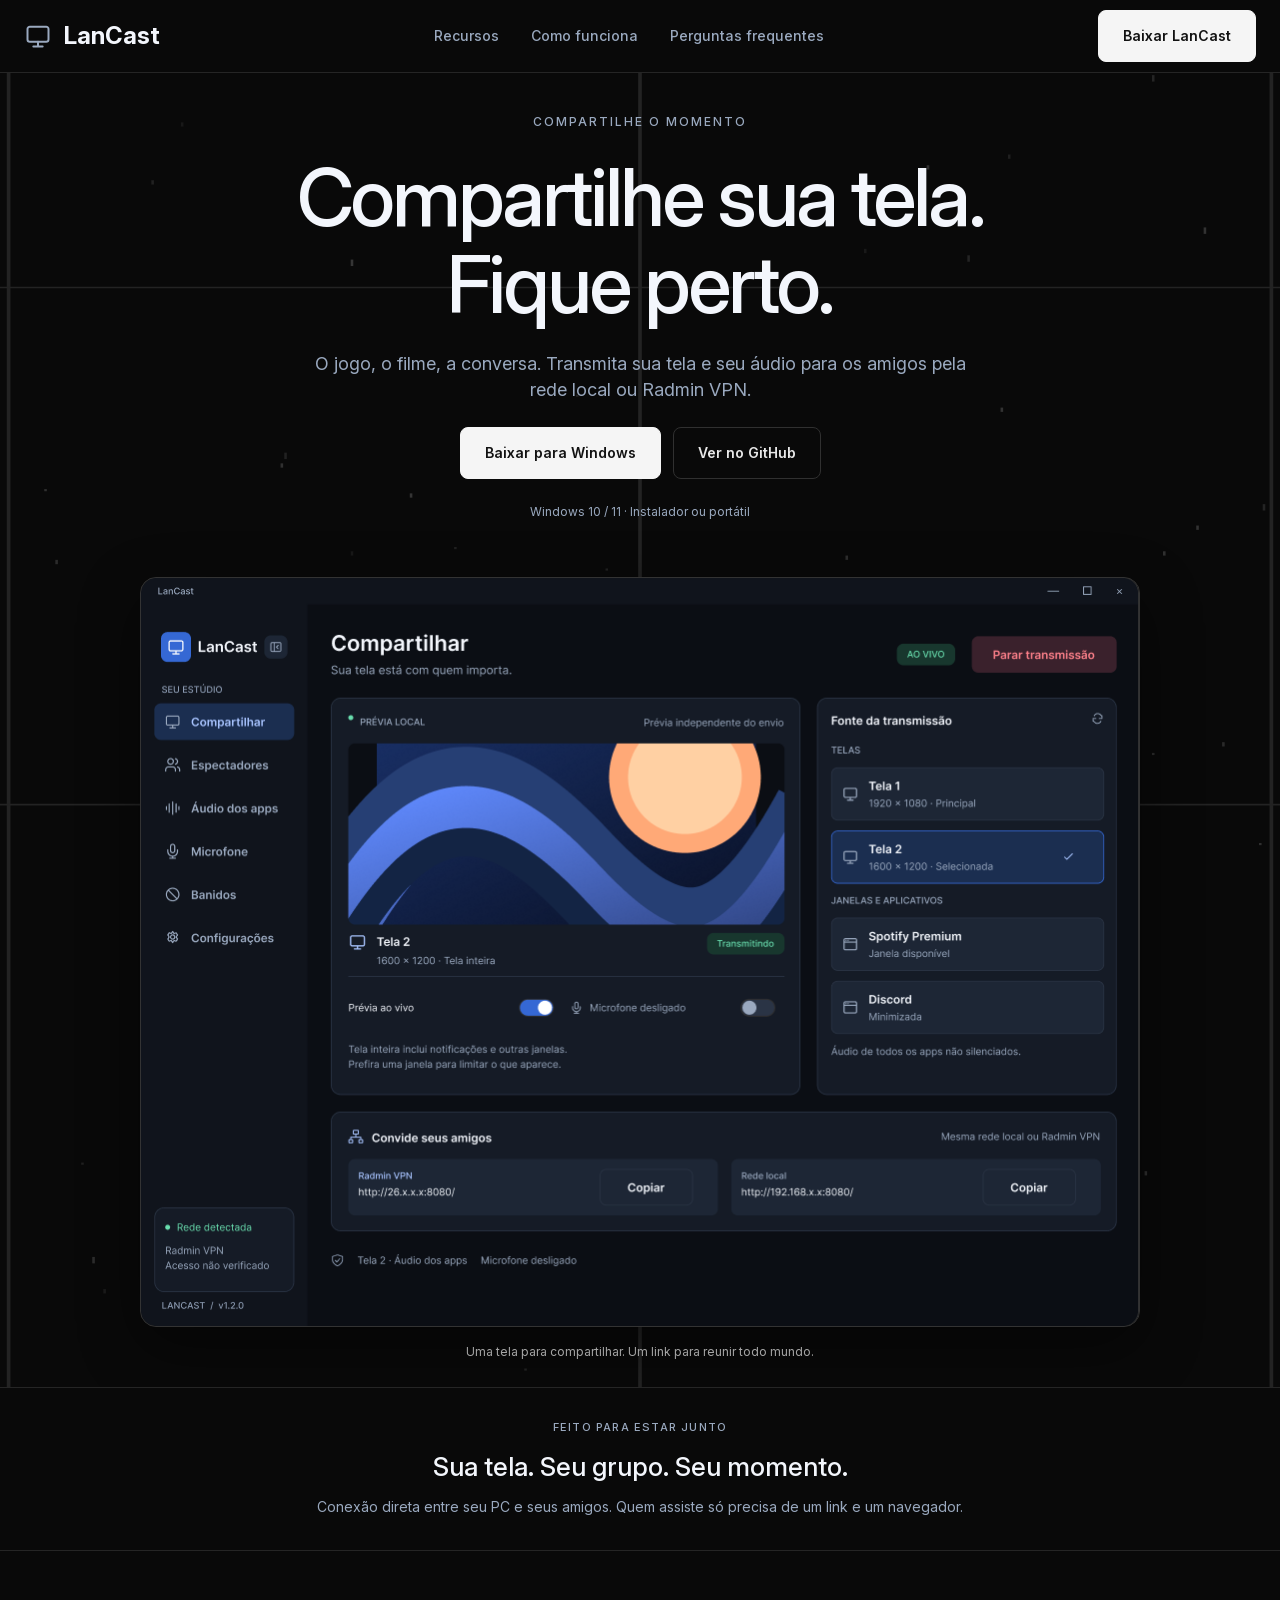
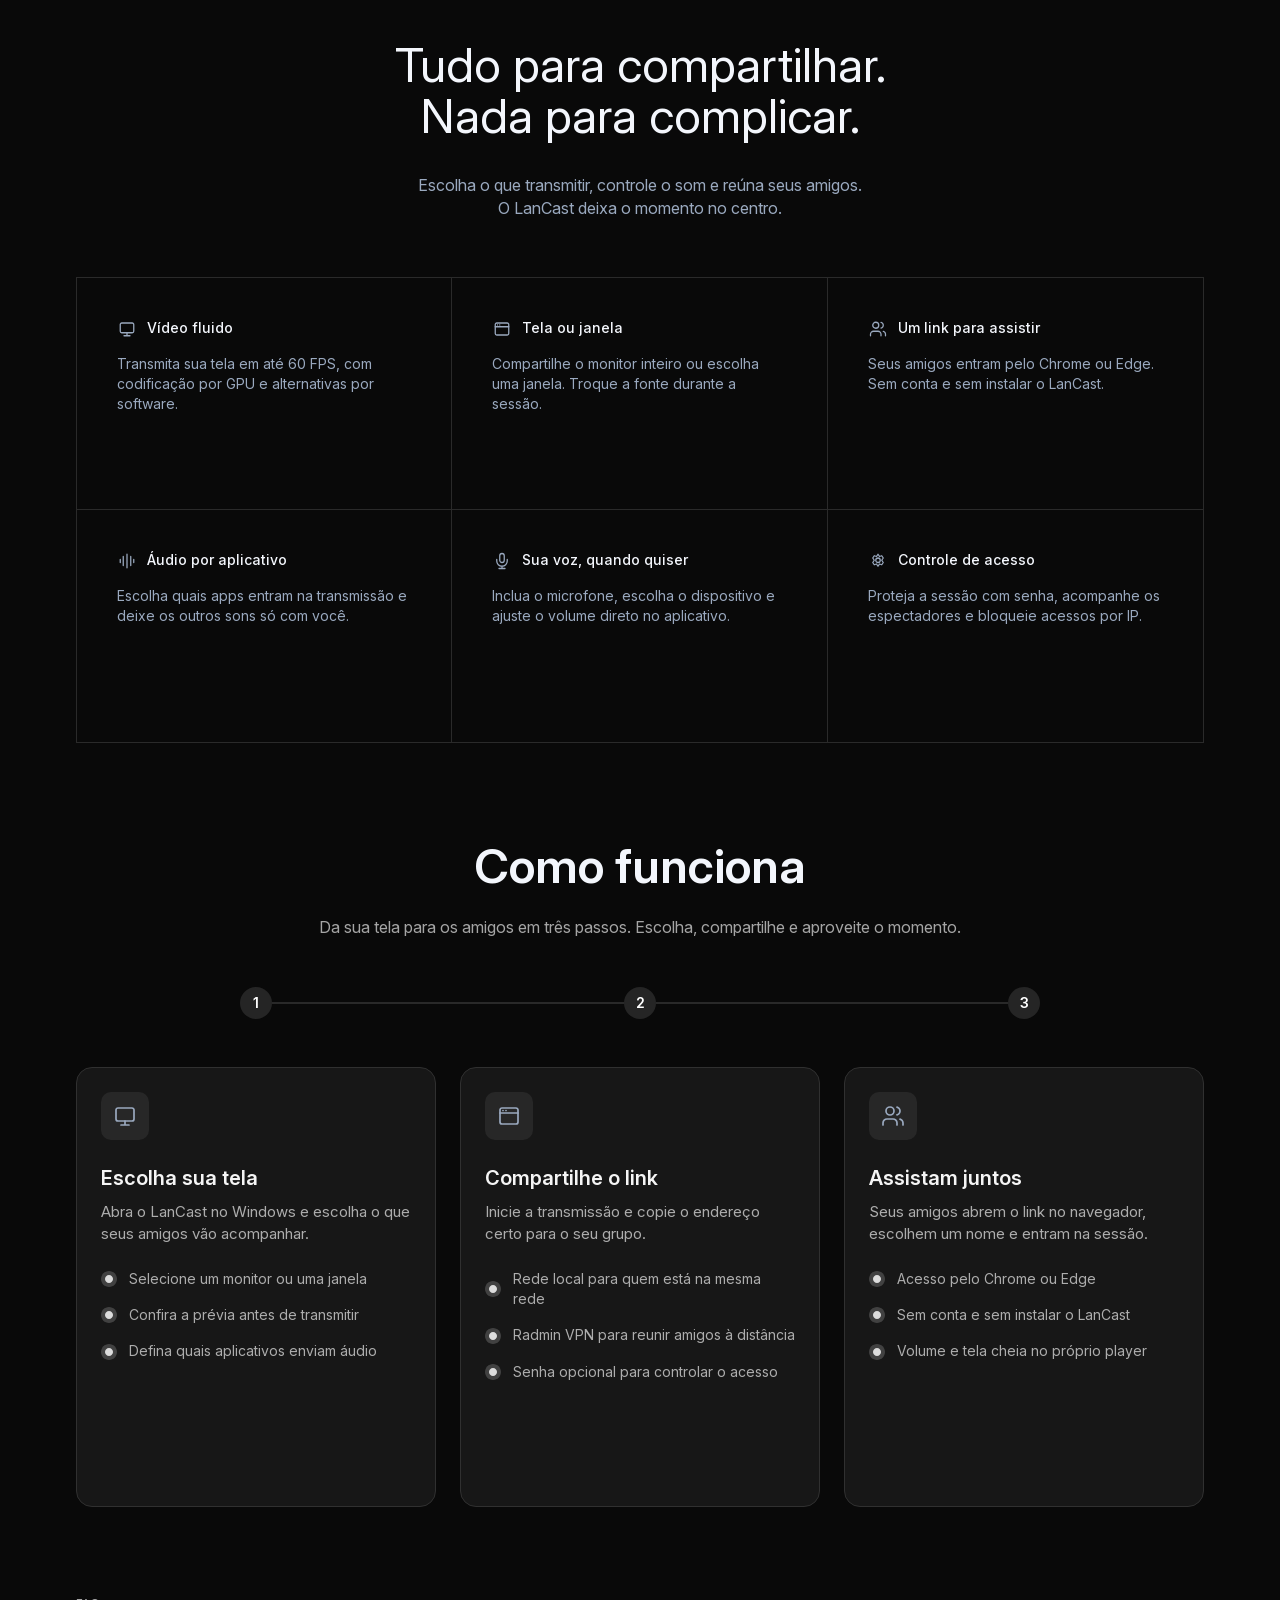
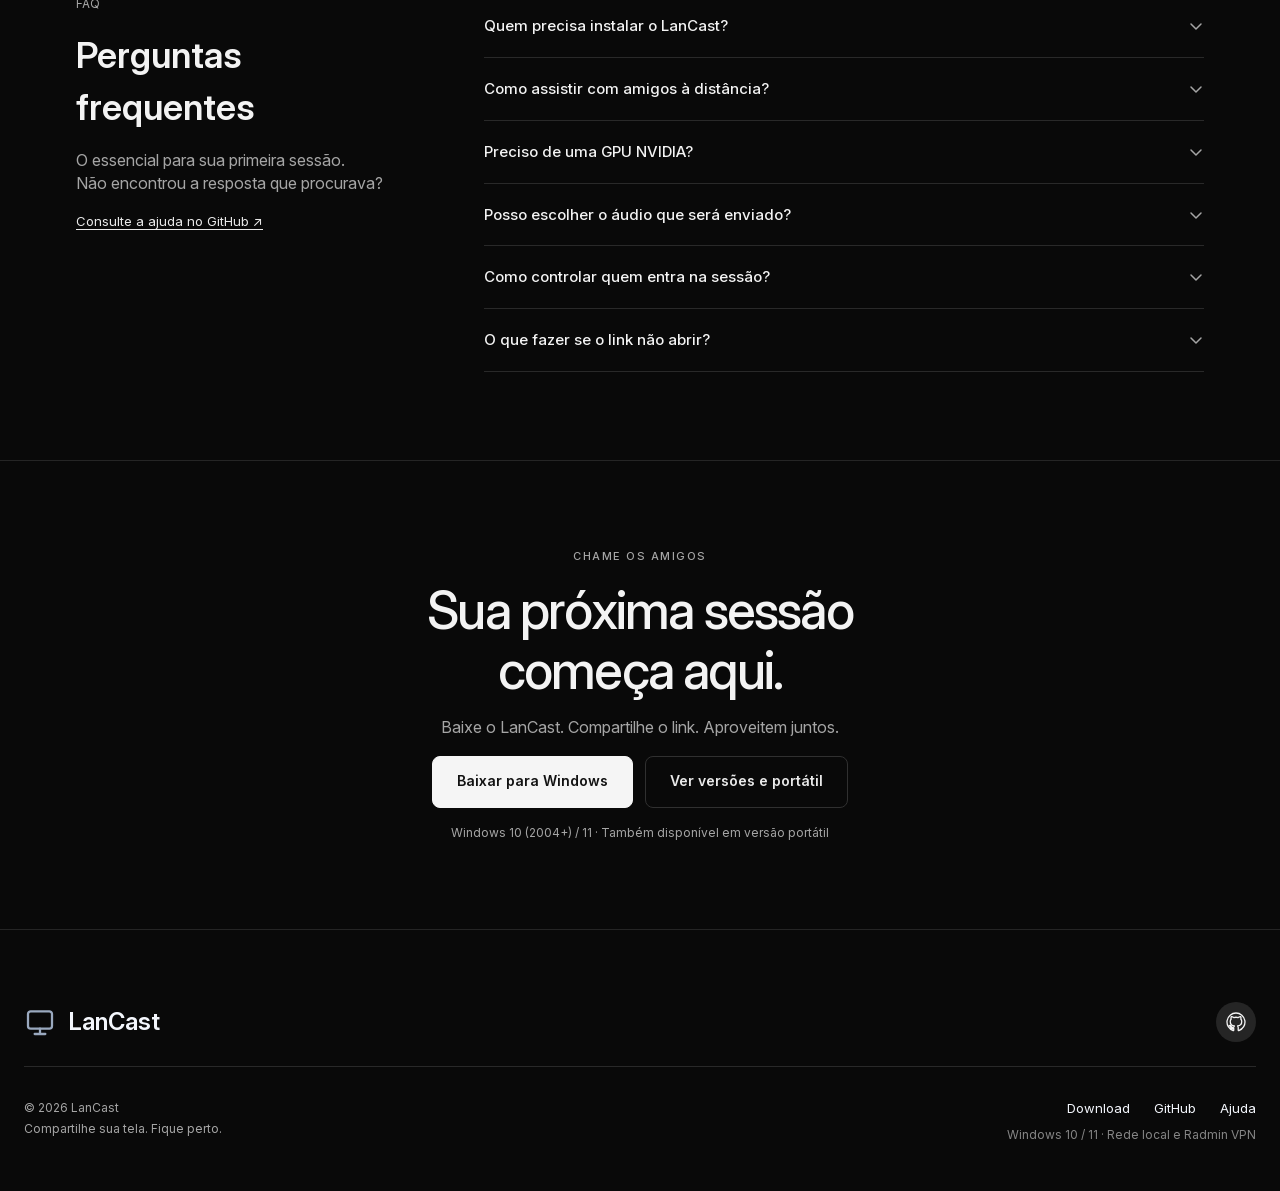
==== website/index.html @ 6123a983 "feat: add LanCast landing page" ====
<!doctype html>
<html lang="pt-BR">
<head>
  <meta charset="utf-8">
  <meta name="viewport" content="width=device-width, initial-scale=1">
  <meta name="theme-color" content="#090909">
  <meta name="description" content="Compartilhe sua tela e seu áudio com amigos pela rede local ou Radmin VPN. LanCast para Windows: quem assiste só precisa de um link e um navegador.">
  <meta property="og:type" content="website">
  <meta property="og:title" content="LanCast · Compartilhe sua tela. Fique perto.">
  <meta property="og:description" content="O jogo, o filme, a conversa. Transmita sua tela e seu áudio para os amigos pela rede local ou Radmin VPN.">
  <title>LanCast · Compartilhe sua tela. Fique perto.</title>
  <link rel="icon" href="assets/monitor.svg" type="image/svg+xml">
  <link rel="preload" href="assets/InterVariable.woff2" as="font" type="font/woff2" crossorigin>
  <link rel="stylesheet" href="styles.css">
  <script src="script.js" defer></script>
</head>
<body>
  <a class="skip-link" href="#conteudo">Pular para o conteúdo</a>
  <header class="site-header">
    <div class="header-inner">
      <a class="brand" href="#inicio" aria-label="LanCast, início">
        <span class="icon icon-brand"><img src="assets/monitor.svg" alt="" width="20" height="20"></span>
        <span>LanCast</span>
      </a>
      <nav class="desktop-nav" aria-label="Navegação principal">
        <a href="#recursos">Recursos</a>
        <a href="#como-funciona">Como funciona</a>
        <a href="#perguntas">Perguntas frequentes</a>
      </nav>
      <a class="button button-primary header-download" href="https://github.com/Guma325/LanCast/releases/latest">Baixar LanCast</a>
      <details class="mobile-menu">
        <summary>Menu</summary>
        <nav aria-label="Navegação mobile">
          <a href="#recursos">Recursos</a>
          <a href="#como-funciona">Como funciona</a>
          <a href="#perguntas">Perguntas frequentes</a>
          <a href="#download">Baixar LanCast</a>
        </nav>
      </details>
    </div>
  </header>

  <main id="conteudo">
    <section class="hero" id="inicio" aria-labelledby="hero-title">
      <picture class="hero-background" aria-hidden="true">
        <source media="(max-width: 767px)" srcset="assets/hero-grid-mobile.svg">
        <img src="assets/hero-grid.svg" alt="" width="1440" height="1407">
      </picture>
      <div class="hero-copy">
        <p class="eyebrow hero-eyebrow">Compartilhe o momento</p>
        <h1 id="hero-title">Compartilhe sua tela.<br>Fique perto.</h1>
        <p class="hero-description">O jogo, o filme, a conversa. Transmita sua tela e seu áudio para os amigos pela rede local ou Radmin VPN.</p>
        <div class="actions">
          <a class="button button-primary" href="https://github.com/Guma325/LanCast/releases/latest">Baixar para Windows</a>
          <a class="button button-secondary" href="https://github.com/Guma325/LanCast">Ver no GitHub</a>
        </div>
        <p class="small muted">Windows 10 / 11 · Instalador ou portátil</p>
      </div>
      <figure class="product-preview">
        <div class="preview-frame">
          <img src="assets/lancast-preview.png" alt="Interface do LanCast no Windows, com prévia da tela ao vivo, seleção de monitor ou janela, controles de áudio e links para compartilhar." width="1000" height="750" fetchpriority="high" decoding="async">
        </div>
        <figcaption>Uma tela para compartilhar. Um link para reunir todo mundo.</figcaption>
      </figure>
    </section>

    <section class="manifesto" aria-labelledby="manifesto-title">
      <p class="eyebrow">Feito para estar junto</p>
      <h2 id="manifesto-title">Sua tela. Seu grupo. Seu momento.</h2>
      <p>Conexão direta entre seu PC e seus amigos. Quem assiste só precisa de um link e um navegador.</p>
    </section>

    <section class="features section" id="recursos" aria-labelledby="features-title">
      <div class="section-heading">
        <h2 id="features-title">Tudo para compartilhar.<br>Nada para complicar.</h2>
        <p>Escolha o que transmitir, controle o som e reúna seus amigos.<br class="desktop-break">O LanCast deixa o momento no centro.</p>
      </div>
      <div class="feature-grid container">
        <article class="feature">
          <h3><span class="icon icon-feature"><img src="assets/monitor.svg" alt="" width="20" height="20"></span>Vídeo fluido</h3>
          <p>Transmita sua tela em até 60 FPS, com codificação por GPU e alternativas por software.</p>
        </article>
        <article class="feature">
          <h3><span class="icon icon-feature"><img src="assets/window.svg" alt="" width="20" height="20"></span>Tela ou janela</h3>
          <p>Compartilhe o monitor inteiro ou escolha uma janela. Troque a fonte durante a sessão.</p>
        </article>
        <article class="feature">
          <h3><span class="icon icon-feature"><img src="assets/users.svg" alt="" width="20" height="20"></span>Um link para assistir</h3>
          <p>Seus amigos entram pelo Chrome ou Edge. Sem conta e sem instalar o LanCast.</p>
        </article>
        <article class="feature">
          <h3><span class="icon icon-feature"><img src="assets/audio.svg" alt="" width="20" height="20"></span>Áudio por aplicativo</h3>
          <p>Escolha quais apps entram na transmissão e deixe os outros sons só com você.</p>
        </article>
        <article class="feature">
          <h3><span class="icon icon-feature"><img src="assets/mic.svg" alt="" width="20" height="20"></span>Sua voz, quando quiser</h3>
          <p>Inclua o microfone, escolha o dispositivo e ajuste o volume direto no aplicativo.</p>
        </article>
        <article class="feature">
          <h3><span class="icon icon-feature"><img src="assets/settings.svg" alt="" width="20" height="20"></span>Controle de acesso</h3>
          <p>Proteja a sessão com senha, acompanhe os espectadores e bloqueie acessos por IP.</p>
        </article>
      </div>
    </section>

    <section class="how-it-works" id="como-funciona" aria-labelledby="how-title">
      <div class="container">
        <div class="section-heading">
          <h2 id="how-title">Como funciona</h2>
          <p>Da sua tela para os amigos em três passos. Escolha, compartilhe e aproveite o momento.</p>
        </div>
        <div class="step-track" aria-hidden="true">
          <img class="step-connector" src="assets/steps.svg" alt="" width="1128" height="32">
          <span>1</span><span>2</span><span>3</span>
        </div>
        <ol class="step-cards">
          <li class="step-card">
            <div class="step-badge"><span class="step-number" aria-hidden="true">1</span><span class="icon icon-step"><img src="assets/monitor.svg" alt="" width="20" height="20"></span></div>
            <div class="step-copy"><h3>Escolha sua tela</h3><p>Abra o LanCast no Windows e escolha o que seus amigos vão acompanhar.</p></div>
            <ul class="step-list"><li>Selecione um monitor ou uma janela</li><li>Confira a prévia antes de transmitir</li><li>Defina quais aplicativos enviam áudio</li></ul>
          </li>
          <li class="step-card">
            <div class="step-badge"><span class="step-number" aria-hidden="true">2</span><span class="icon icon-step"><img src="assets/window.svg" alt="" width="20" height="20"></span></div>
            <div class="step-copy"><h3>Compartilhe o link</h3><p>Inicie a transmissão e copie o endereço certo para o seu grupo.</p></div>
            <ul class="step-list"><li>Rede local para quem está na mesma rede</li><li>Radmin VPN para reunir amigos à distância</li><li>Senha opcional para controlar o acesso</li></ul>
          </li>
          <li class="step-card">
            <div class="step-badge"><span class="step-number" aria-hidden="true">3</span><span class="icon icon-step"><img src="assets/users.svg" alt="" width="20" height="20"></span></div>
            <div class="step-copy"><h3>Assistam juntos</h3><p>Seus amigos abrem o link no navegador, escolhem um nome e entram na sessão.</p></div>
            <ul class="step-list"><li>Acesso pelo Chrome ou Edge</li><li>Sem conta e sem instalar o LanCast</li><li>Volume e tela cheia no próprio player</li></ul>
          </li>
        </ol>
      </div>
    </section>

    <section class="faq section" id="perguntas" aria-labelledby="faq-title">
      <div class="faq-layout container">
        <div class="faq-intro">
          <p class="small muted">FAQ</p>
          <h2 id="faq-title">Perguntas<br>frequentes</h2>
          <p>O essencial para sua primeira sessão.<br>Não encontrou a resposta que procurava?</p>
          <a class="help-link" href="https://github.com/Guma325/LanCast#como-usar">Consulte a ajuda no GitHub ↗</a>
        </div>
        <div class="faq-list">
          <details name="faq"><summary>Quem precisa instalar o LanCast?<img src="assets/chevron.svg" alt="" width="16" height="16"></summary><p>Só quem transmite precisa instalar ou abrir a versão portátil no Windows. Seus amigos assistem pelo Chrome ou Edge.</p></details>
          <details name="faq"><summary>Como assistir com amigos à distância?<img src="assets/chevron.svg" alt="" width="16" height="16"></summary><p>Todos precisam estar na mesma rede virtual, como a Radmin VPN. Para quem está na mesma rede local, basta usar o link de rede local.</p></details>
          <details name="faq"><summary>Preciso de uma GPU NVIDIA?<img src="assets/chevron.svg" alt="" width="16" height="16"></summary><p>Não. O LanCast também oferece codificação AMD, Intel e por software. O desempenho depende do computador e da rede.</p></details>
          <details name="faq"><summary>Posso escolher o áudio que será enviado?<img src="assets/chevron.svg" alt="" width="16" height="16"></summary><p>Sim. Controle o áudio de cada aplicativo e inclua o microfone quando quiser. Ao compartilhar uma janela, você pode restringir o áudio ao app escolhido.</p></details>
          <details name="faq"><summary>Como controlar quem entra na sessão?<img src="assets/chevron.svg" alt="" width="16" height="16"></summary><p>Use uma senha opcional, acompanhe a lista de espectadores e desconecte ou bloqueie acessos por IP.</p></details>
          <details name="faq"><summary>O que fazer se o link não abrir?<img src="assets/chevron.svg" alt="" width="16" height="16"></summary><p>Confira se todos estão na mesma rede local ou Radmin VPN e permita o LanCast no Firewall do Windows. A ajuda e o log estão nas configurações do aplicativo.</p></details>
        </div>
      </div>
    </section>

    <section class="download" id="download" aria-labelledby="download-title">
      <p class="eyebrow">Chame os amigos</p>
      <h2 id="download-title">Sua próxima sessão<br>começa aqui.</h2>
      <p>Baixe o LanCast. Compartilhe o link. Aproveitem juntos.</p>
      <div class="actions">
        <a class="button button-primary" href="https://github.com/Guma325/LanCast/releases/latest">Baixar para Windows</a>
        <a class="button button-secondary" href="https://github.com/Guma325/LanCast/releases/latest">Ver versões e portátil</a>
      </div>
      <p class="small">Windows 10 (2004+) / 11 · Também disponível em versão portátil</p>
    </section>
  </main>

  <footer class="site-footer">
    <div class="footer-inner">
      <div class="footer-top">
        <a class="brand" href="#inicio" aria-label="LanCast, voltar ao início"><span class="icon icon-footer"><img src="assets/monitor.svg" alt="" width="20" height="20"></span><span>LanCast</span></a>
        <a class="social-link" href="https://github.com/Guma325/LanCast" aria-label="Código do LanCast no GitHub"><img src="assets/github.svg" alt="" width="20" height="20"></a>
      </div>
      <div class="footer-bottom">
        <div class="footer-credits"><p>© <span data-year>2026</span> LanCast</p><p>Compartilhe sua tela. Fique perto.</p></div>
        <div class="footer-links">
          <nav aria-label="Links do projeto"><a href="https://github.com/Guma325/LanCast/releases/latest">Download</a><a href="https://github.com/Guma325/LanCast">GitHub</a><a href="https://github.com/Guma325/LanCast#como-usar">Ajuda</a></nav>
          <p>Windows 10 / 11 · Rede local e Radmin VPN</p>
        </div>
      </div>
    </div>
  </footer>
</body>
</html>
---- website/styles.css ----
@font-face {
  font-family: Inter;
  src: url("assets/InterVariable.woff2") format("woff2");
  font-style: normal;
  font-weight: 100 900;
  font-display: swap;
}

:root {
  color-scheme: dark;
  --background: #090909;
  --text: #f3f6fc;
  --muted: #9aa9bf;
  --line: #252525;
  --card: #171717;
  --card-line: #303030;
  --button: #f5f5f5;
  --button-text: #121212;
  --body-muted: #a5a5a5;
}

* { box-sizing: border-box; }
html { scroll-behavior: smooth; scroll-padding-top: 24px; }
body { margin: 0; background: var(--background); color: var(--text); font: 16px/1.45 Inter, system-ui, sans-serif; -webkit-font-smoothing: antialiased; }
h1, h2, h3, p, figure { margin: 0; }
a { color: inherit; text-decoration: none; }
button, summary { font: inherit; }
img { display: block; }
button, a, summary { -webkit-tap-highlight-color: transparent; }
a, summary { touch-action: manipulation; }
a:focus-visible, summary:focus-visible { outline: 2px solid #dcdcdc; outline-offset: 6px; border-radius: 4px; }
::selection { color: #090909; background: #dcdcdc; }
.skip-link { position: fixed; z-index: 10; left: 16px; top: 12px; padding: 12px 18px; color: #121212; background: #f5f5f5; border-radius: 8px; transform: translateY(-160%); }
.skip-link:focus { transform: translateY(0); }
.container { width: calc(100% - 48px); max-width: 1128px; margin-inline: auto; }
.small { font-size: 12px; }
.muted { color: var(--muted); }
.eyebrow { text-transform: uppercase; font-size: 11px; font-weight: 500; letter-spacing: 1.5px; color: var(--body-muted); }
.icon { display: inline-grid; place-items: center; flex: 0 0 auto; }
.icon img { flex: none; }
.icon-brand { width: 28px; height: 28px; }
.icon-brand img { transform: scale(1.4); }
.icon-footer { width: 32px; height: 32px; }
.icon-footer img { transform: scale(1.6); }
.icon-feature { width: 18px; height: 18px; }
.icon-feature img { transform: scale(.9); }
.icon-step { width: 24px; height: 24px; }
.icon-step img { transform: scale(1.2); }
.brand { display: inline-flex; align-items: center; gap: 12px; font-size: 24px; font-weight: 700; }
.button { display: inline-flex; align-items: center; justify-content: center; min-height: 52px; padding: 14px 24px; border: 1px solid var(--card-line); border-radius: 8px; font-size: 14px; font-weight: 600; white-space: nowrap; transition: background .15s, border-color .15s, transform .15s; }
.button-primary { color: var(--button-text); background: var(--button); border-color: var(--button); }
.button-secondary { color: #e8e8e8; background: var(--background); }
.button-primary:hover { background: #dcdcdc; border-color: #dcdcdc; }
.button-secondary:hover { background: #1c1c1c; border-color: #666; }
.button:active { transform: translateY(1px); }
.actions { display: flex; justify-content: center; gap: 12px; }
.site-header { border-bottom: 1px solid var(--line); }
.header-inner { width: calc(100% - 48px); max-width: 1248px; min-height: 72px; margin-inline: auto; display: flex; align-items: center; justify-content: space-between; gap: 24px; padding-block: 10px; position: relative; }
.desktop-nav { display: flex; align-items: center; gap: 32px; font-size: 14px; font-weight: 500; color: var(--muted); }
.desktop-nav a:hover, .footer-links a:hover { color: #fff; text-decoration: underline; text-underline-offset: 5px; }
.mobile-menu { display: none; }

.hero { position: relative; isolation: isolate; display: flex; flex-direction: column; align-items: center; gap: 56px; padding: 40px 24px 26px; overflow: hidden; }
.hero-background { position: absolute; inset: 0; z-index: -1; pointer-events: none; }
.hero-background img { position: absolute; top: 0; left: 50%; transform: translateX(-50%); max-width: none; }
.hero-copy { width: 100%; max-width: 1100px; text-align: center; display: flex; flex-direction: column; align-items: center; gap: 24px; }
.hero-eyebrow { font-size: 12px; letter-spacing: 2px; color: var(--muted); }
.hero h1 { font-size: 80px; line-height: 1.08; letter-spacing: -3.2px; font-weight: 500; }
.hero-description { max-width: 690px; color: var(--muted); font-size: 18px; }
.product-preview { width: 100%; max-width: 1000px; display: flex; flex-direction: column; gap: 16px; text-align: center; }
.preview-frame { border: 1px solid #333; border-radius: 16px; overflow: hidden; background: #151515; box-shadow: 0 20px 60px #0007; }
.preview-frame img { width: 100%; height: auto; aspect-ratio: 4 / 3; }
.product-preview figcaption { font-size: 12px; color: var(--body-muted); }
.manifesto { display: flex; flex-direction: column; align-items: center; gap: 12px; padding: 32px 24px; text-align: center; border-block: 1px solid var(--line); }
.manifesto .eyebrow { color: var(--muted); letter-spacing: 1.2px; }
.manifesto h2 { font-size: 26px; font-weight: 500; }
.manifesto > p:last-child { max-width: 710px; color: var(--muted); font-size: 14px; }
.section { padding-block: 88px; }
.section-heading { text-align: center; margin-inline: auto; }
.section-heading h2 { font-size: 48px; line-height: 1.08; font-weight: 400; }
.section-heading p { color: var(--muted); margin-top: 32px; }
.features .section-heading { padding-inline: 24px; }
.feature-grid { display: grid; grid-template-columns: repeat(3, minmax(0, 1fr)); margin-top: 56px; border: 1px solid #2a2a2a; }
.feature { padding: 40px; min-height: 232px; border-right: 1px solid #2a2a2a; border-bottom: 1px solid #2a2a2a; }
.feature:nth-child(3n) { border-right: 0; }
.feature:nth-last-child(-n + 3) { border-bottom: 0; }
.feature h3 { display: flex; align-items: center; gap: 12px; font-size: 14px; font-weight: 500; }
.feature p { margin-top: 16px; font-size: 14px; color: var(--muted); }

.how-it-works .section-heading h2 { font-weight: 600; line-height: 1.45; }
.how-it-works .section-heading p { color: var(--body-muted); margin-top: 16px; }
.step-track { display: grid; grid-template-columns: repeat(3, minmax(0, 1fr)); align-items: center; justify-items: center; gap: 24px; height: 32px; margin-top: 48px; position: relative; isolation: isolate; overflow: hidden; }
.step-connector { position: absolute; top: 0; left: 50%; transform: translateX(-50%); z-index: -1; max-width: none; }
.step-track span { display: grid; place-items: center; width: 32px; height: 32px; background: #252525; border-radius: 50%; color: #fff; font-size: 14px; font-weight: 600; }
.step-cards { list-style: none; margin: 48px 0 0; padding: 0; display: grid; grid-template-columns: repeat(3, minmax(0, 1fr)); gap: 24px; }
.step-card { display: flex; flex-direction: column; gap: 24px; min-height: 440px; border: 1px solid var(--card-line); background: var(--card); border-radius: 16px; padding: 24px; }
.step-badge { display: grid; place-items: center; width: 48px; height: 48px; background: #272727; border-radius: 10px; }
.step-number { display: none; }
.step-copy h3 { font-size: 20px; font-weight: 600; color: #f5f5f5; }
.step-copy p { font-size: 15px; color: #adadad; margin-top: 8px; }
.step-list { margin: 0; padding: 0; list-style: none; display: flex; flex-direction: column; gap: 16px; color: #adadad; font-size: 14px; }
.step-list li { display: flex; gap: 12px; align-items: center; }
.step-list li::before { content: ""; width: 16px; height: 16px; flex: 0 0 16px; background: url("assets/bullet.svg") center no-repeat; }

.faq-layout { display: grid; grid-template-columns: 344px minmax(0, 1fr); gap: 64px; }
.faq-intro { display: flex; flex-direction: column; align-items: flex-start; gap: 16px; color: var(--body-muted); }
.faq-intro h2 { font-size: 36px; font-weight: 600; line-height: 1.45; color: #f3f3f3; }
.faq-intro .muted { color: var(--body-muted); }
.help-link { color: #eaeaea; font-size: 13px; text-decoration: underline; text-underline-offset: 3px; }
.help-link:hover { color: #fff; }
.faq-list details { border-bottom: 1px solid #292929; }
.faq-list summary { display: flex; align-items: center; justify-content: space-between; gap: 16px; padding-block: 20px; color: #f3f3f3; font-size: 15px; font-weight: 500; cursor: pointer; list-style: none; }
.faq-list summary::-webkit-details-marker, .mobile-menu summary::-webkit-details-marker { display: none; }
.faq-list summary img { flex: 0 0 16px; transition: transform .2s; }
.faq-list details[open] summary img { transform: rotate(180deg); }
.faq-list summary:hover { color: #fff; }
.faq-list details > p { max-width: 696px; padding: 0 24px 20px 0; color: #adadad; font-size: 14px; }
.download { display: flex; flex-direction: column; align-items: center; gap: 16px; padding: 88px 24px; border-block: 1px solid var(--line); text-align: center; color: var(--body-muted); }
.download h2 { color: #f3f3f3; font-size: 52px; line-height: 1.15; letter-spacing: -1.8px; font-weight: 500; }
.site-footer { padding: 72px 24px 48px; }
.footer-inner { max-width: 1248px; margin-inline: auto; }
.footer-top { display: flex; justify-content: space-between; align-items: center; gap: 24px; padding-bottom: 24px; border-bottom: 1px solid #292929; }
.footer-top .brand { font-weight: 600; }
.social-link { display: grid; place-items: center; width: 40px; height: 40px; background: #252525; border-radius: 50%; }
.social-link:hover { background: #383838; }
.footer-bottom { display: flex; justify-content: space-between; gap: 24px; margin-top: 32px; }
.footer-credits { display: flex; flex-direction: column; gap: 4px; font-size: 12px; color: var(--body-muted); }
.footer-links { text-align: right; }
.footer-links nav { display: flex; justify-content: flex-end; gap: 24px; font-size: 13px; }
.footer-links p { font-size: 12px; margin-top: 8px; color: #858585; }

@media (min-width: 768px) and (max-width: 1199px) {
  .hero h1 { font-size: 68px; }
  .feature { padding: 28px; }
  .faq-layout { grid-template-columns: minmax(240px, 1fr) 2fr; gap: 40px; }
  .step-card { min-height: 440px; }
  .step-track { isolation: isolate; overflow: hidden; }
}

@media (max-width: 767px) {
  .desktop-nav, .header-download { display: none; }
  .header-inner { padding-block: 16px; min-height: 68px; }
  .mobile-menu { display: block; color: var(--muted); font-size: 14px; }
  .mobile-menu summary { list-style: none; cursor: pointer; padding: 12px 0 12px 16px; margin-block: -12px; }
  .mobile-menu nav { position: absolute; z-index: 5; right: 0; top: calc(100% - 4px); width: min(280px, 100%); display: flex; flex-direction: column; padding: 8px; border: 1px solid var(--card-line); border-radius: 12px; background: #171717; box-shadow: 0 12px 36px #0008; }
  .mobile-menu nav a { padding: 14px 12px; border-radius: 6px; }
  .mobile-menu nav a:hover { background: #252525; color: #fff; }
  .hero { padding-top: 64px; padding-bottom: 48px; gap: 40px; }
  .hero h1 { font-size: 44px; letter-spacing: -1.4px; }
  .hero-description { font-size: 16px; }
  .hero-background img { width: auto; height: auto; }
  .actions { flex-direction: column; align-items: center; }
  .actions .button { width: 220px; }
  .preview-frame { border-radius: 10px; }
  .manifesto { padding: 32px; }
  .manifesto h2 { font-size: 22px; }
  .section { padding-block: 64px; }
  .section-heading h2 { font-size: 34px; }
  .feature-grid { grid-template-columns: 1fr; }
  .feature { min-height: 190px; padding: 28px; border-right: 0; }
  .feature:nth-last-child(-n + 3) { border-bottom: 1px solid #2a2a2a; }
  .feature:last-child { border-bottom: 0; }
  .desktop-break { display: none; }
  .how-it-works { padding-block: 64px; }
  .how-it-works .section-heading h2 { font-size: 34px; }
  .step-track { display: none; }
  .step-cards { grid-template-columns: 1fr; gap: 24px; }
  .step-card { min-height: 430px; }
  .step-badge .icon { display: none; }
  .step-number { display: block; font-weight: 600; }
  .faq-layout { grid-template-columns: 1fr; gap: 32px; }
  .faq-intro h2 { font-size: 32px; }
  .download { padding-block: 64px; gap: 24px; }
  .download h2 { font-size: 36px; letter-spacing: -1px; }
  .site-footer { padding-top: 56px; padding-bottom: 40px; }
  .footer-bottom { flex-direction: column; }
  .footer-links { text-align: left; }
  .footer-links nav { justify-content: flex-start; }
}

@media (max-width: 359px) {
  .hero h1 { font-size: 38px; }
  .section-heading h2, .how-it-works .section-heading h2 { font-size: 30px; }
  .feature { padding: 24px; }
}

@media (prefers-reduced-motion: reduce) {
  html { scroll-behavior: auto; }
  *, *::before, *::after { transition: none !important; }
}
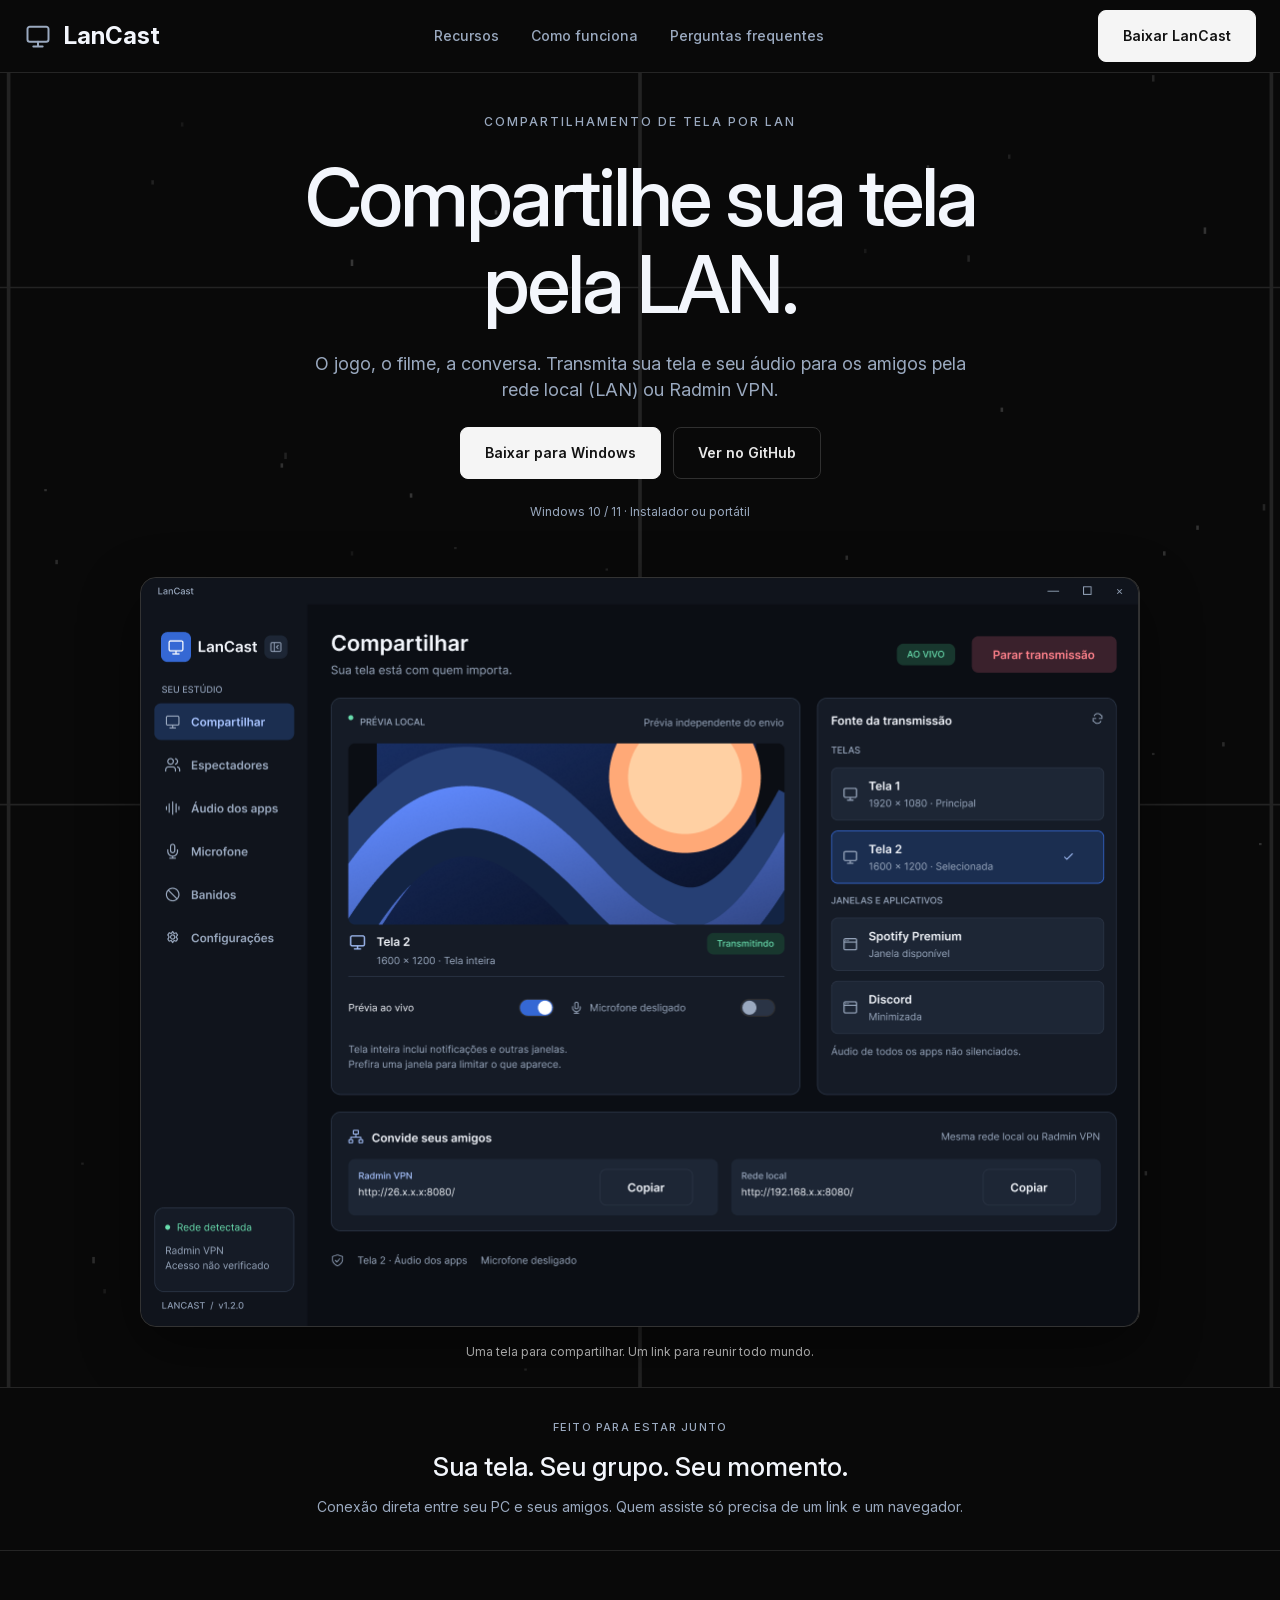
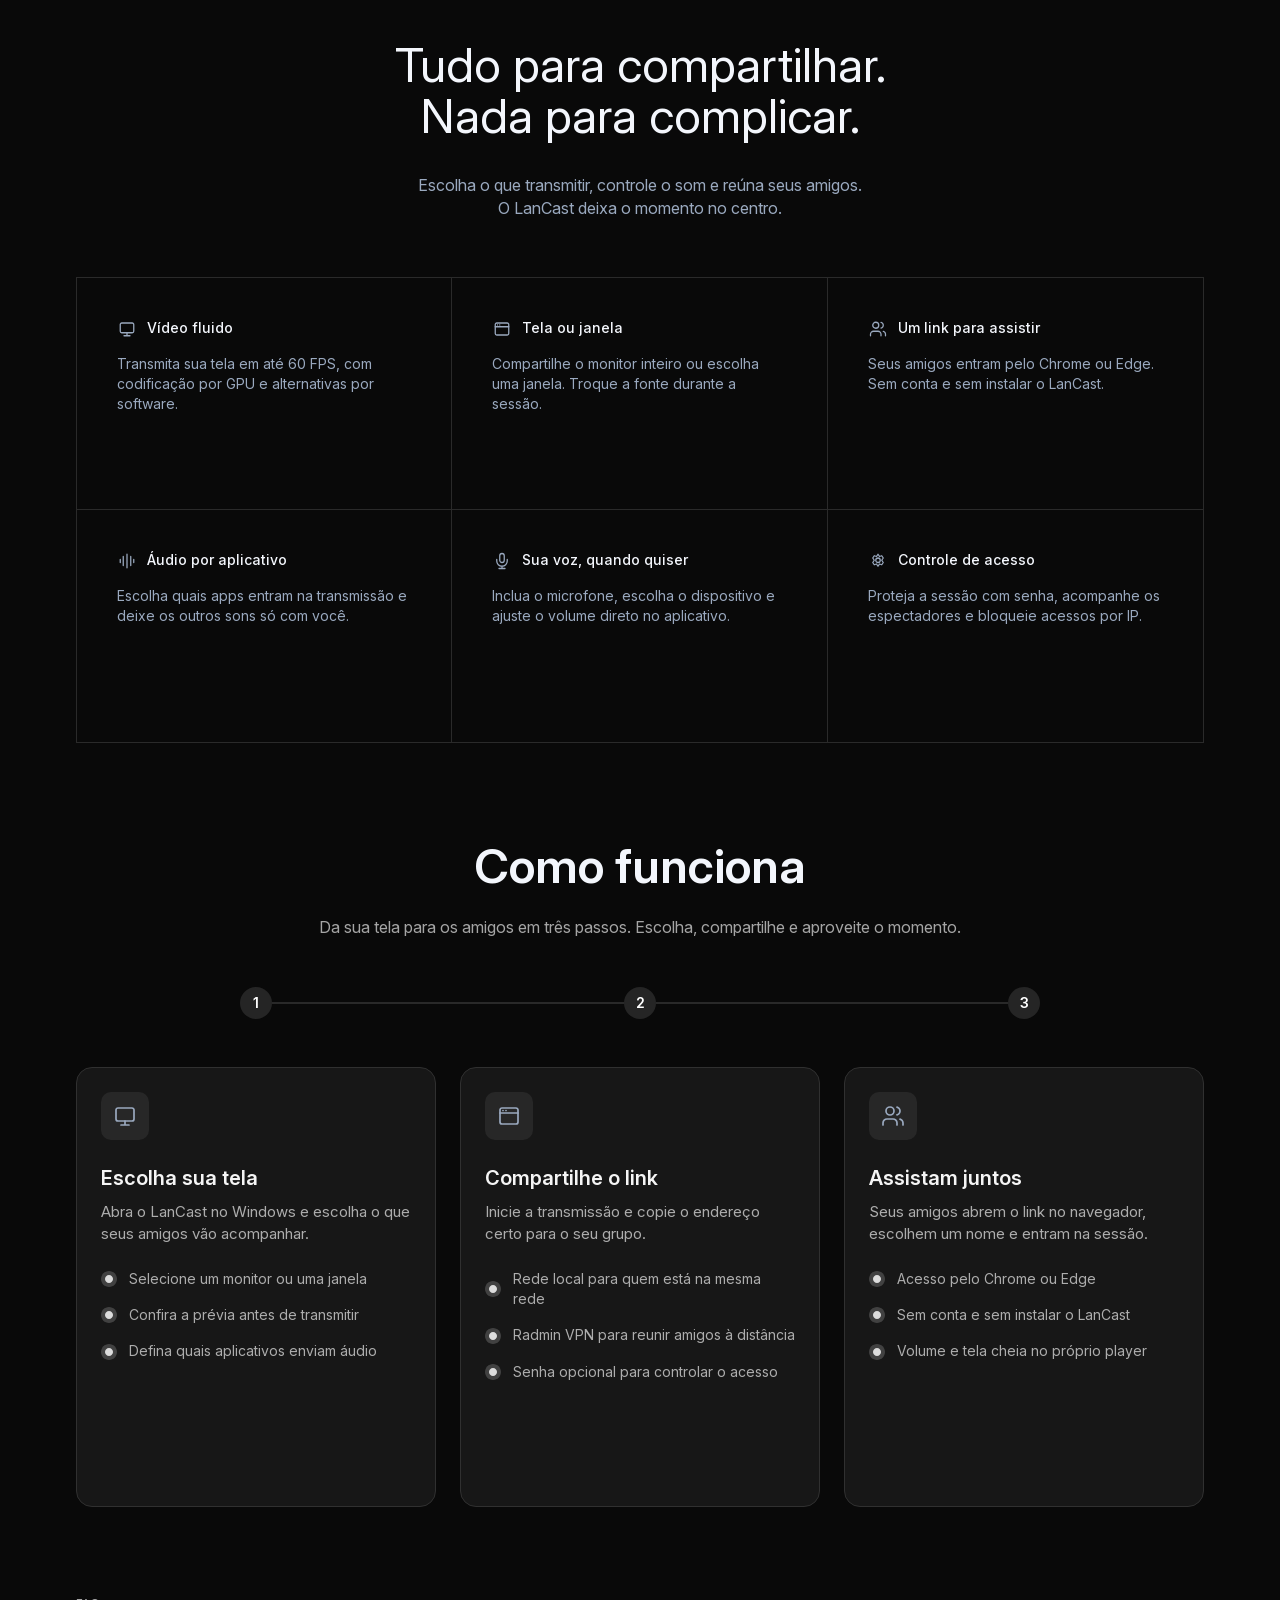
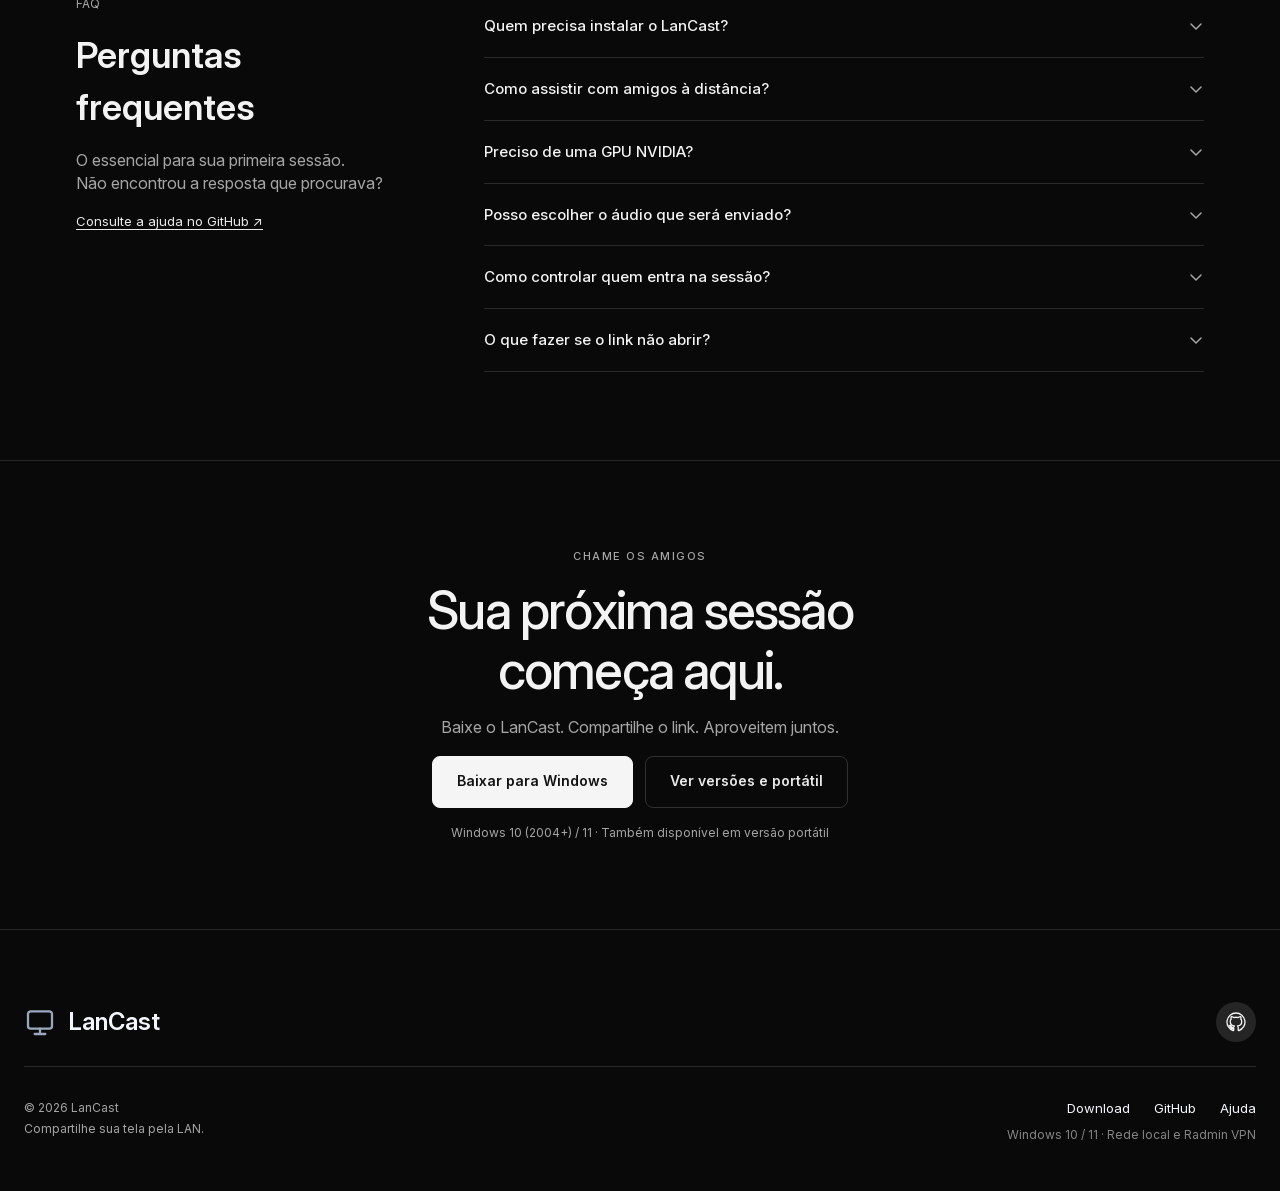
==== commit 2cdd372e: "feat(website): make the LAN screen sharing headline explicit Headline now reads "Compartilhe sua tel" ====
--- a/website/index.html
+++ b/website/index.html
@@ -4,11 +4,11 @@
   <meta charset="utf-8">
   <meta name="viewport" content="width=device-width, initial-scale=1">
   <meta name="theme-color" content="#090909">
-  <meta name="description" content="Compartilhe sua tela e seu áudio com amigos pela rede local ou Radmin VPN. LanCast para Windows: quem assiste só precisa de um link e um navegador.">
+  <meta name="description" content="Compartilhamento de tela por LAN: transmita sua tela e seu áudio para os amigos pela rede local ou Radmin VPN. LanCast para Windows: quem assiste só precisa de um link e um navegador.">
   <meta property="og:type" content="website">
-  <meta property="og:title" content="LanCast · Compartilhe sua tela. Fique perto.">
-  <meta property="og:description" content="O jogo, o filme, a conversa. Transmita sua tela e seu áudio para os amigos pela rede local ou Radmin VPN.">
-  <title>LanCast · Compartilhe sua tela. Fique perto.</title>
+  <meta property="og:title" content="LanCast · Compartilhe sua tela pela LAN">
+  <meta property="og:description" content="Compartilhamento de tela por LAN. O jogo, o filme, a conversa: transmita sua tela e seu áudio para os amigos pela rede local ou Radmin VPN.">
+  <title>LanCast · Compartilhe sua tela pela LAN</title>
   <link rel="icon" href="assets/monitor.svg" type="image/svg+xml">
   <link rel="preload" href="assets/InterVariable.woff2" as="font" type="font/woff2" crossorigin>
   <link rel="stylesheet" href="styles.css">
@@ -47,9 +47,9 @@
         <img src="assets/hero-grid.svg" alt="" width="1440" height="1407">
       </picture>
       <div class="hero-copy">
-        <p class="eyebrow hero-eyebrow">Compartilhe o momento</p>
-        <h1 id="hero-title">Compartilhe sua tela.<br>Fique perto.</h1>
-        <p class="hero-description">O jogo, o filme, a conversa. Transmita sua tela e seu áudio para os amigos pela rede local ou Radmin VPN.</p>
+        <p class="eyebrow hero-eyebrow">Compartilhamento de tela por LAN</p>
+        <h1 id="hero-title">Compartilhe sua tela<br class="desktop-break"> pela LAN.</h1>
+        <p class="hero-description">O jogo, o filme, a conversa. Transmita sua tela e seu áudio para os amigos pela rede local (LAN) ou Radmin VPN.</p>
         <div class="actions">
           <a class="button button-primary" href="https://github.com/Guma325/LanCast/releases/latest">Baixar para Windows</a>
           <a class="button button-secondary" href="https://github.com/Guma325/LanCast">Ver no GitHub</a>
@@ -171,7 +171,7 @@
         <a class="social-link" href="https://github.com/Guma325/LanCast" aria-label="Código do LanCast no GitHub"><img src="assets/github.svg" alt="" width="20" height="20"></a>
       </div>
       <div class="footer-bottom">
-        <div class="footer-credits"><p>© <span data-year>2026</span> LanCast</p><p>Compartilhe sua tela. Fique perto.</p></div>
+        <div class="footer-credits"><p>© <span data-year>2026</span> LanCast</p><p>Compartilhe sua tela pela LAN.</p></div>
         <div class="footer-links">
           <nav aria-label="Links do projeto"><a href="https://github.com/Guma325/LanCast/releases/latest">Download</a><a href="https://github.com/Guma325/LanCast">GitHub</a><a href="https://github.com/Guma325/LanCast#como-usar">Ajuda</a></nav>
           <p>Windows 10 / 11 · Rede local e Radmin VPN</p>
--- a/website/styles.css
+++ b/website/styles.css
@@ -65,7 +65,7 @@
 .hero-background img { position: absolute; top: 0; left: 50%; transform: translateX(-50%); max-width: none; }
 .hero-copy { width: 100%; max-width: 1100px; text-align: center; display: flex; flex-direction: column; align-items: center; gap: 24px; }
 .hero-eyebrow { font-size: 12px; letter-spacing: 2px; color: var(--muted); }
-.hero h1 { font-size: 80px; line-height: 1.08; letter-spacing: -3.2px; font-weight: 500; }
+.hero h1 { font-size: 80px; line-height: 1.08; letter-spacing: -3.2px; font-weight: 500; text-wrap: balance; }
 .hero-description { max-width: 690px; color: var(--muted); font-size: 18px; }
 .product-preview { width: 100%; max-width: 1000px; display: flex; flex-direction: column; gap: 16px; text-align: center; }
 .preview-frame { border: 1px solid #333; border-radius: 16px; overflow: hidden; background: #151515; box-shadow: 0 20px 60px #0007; }
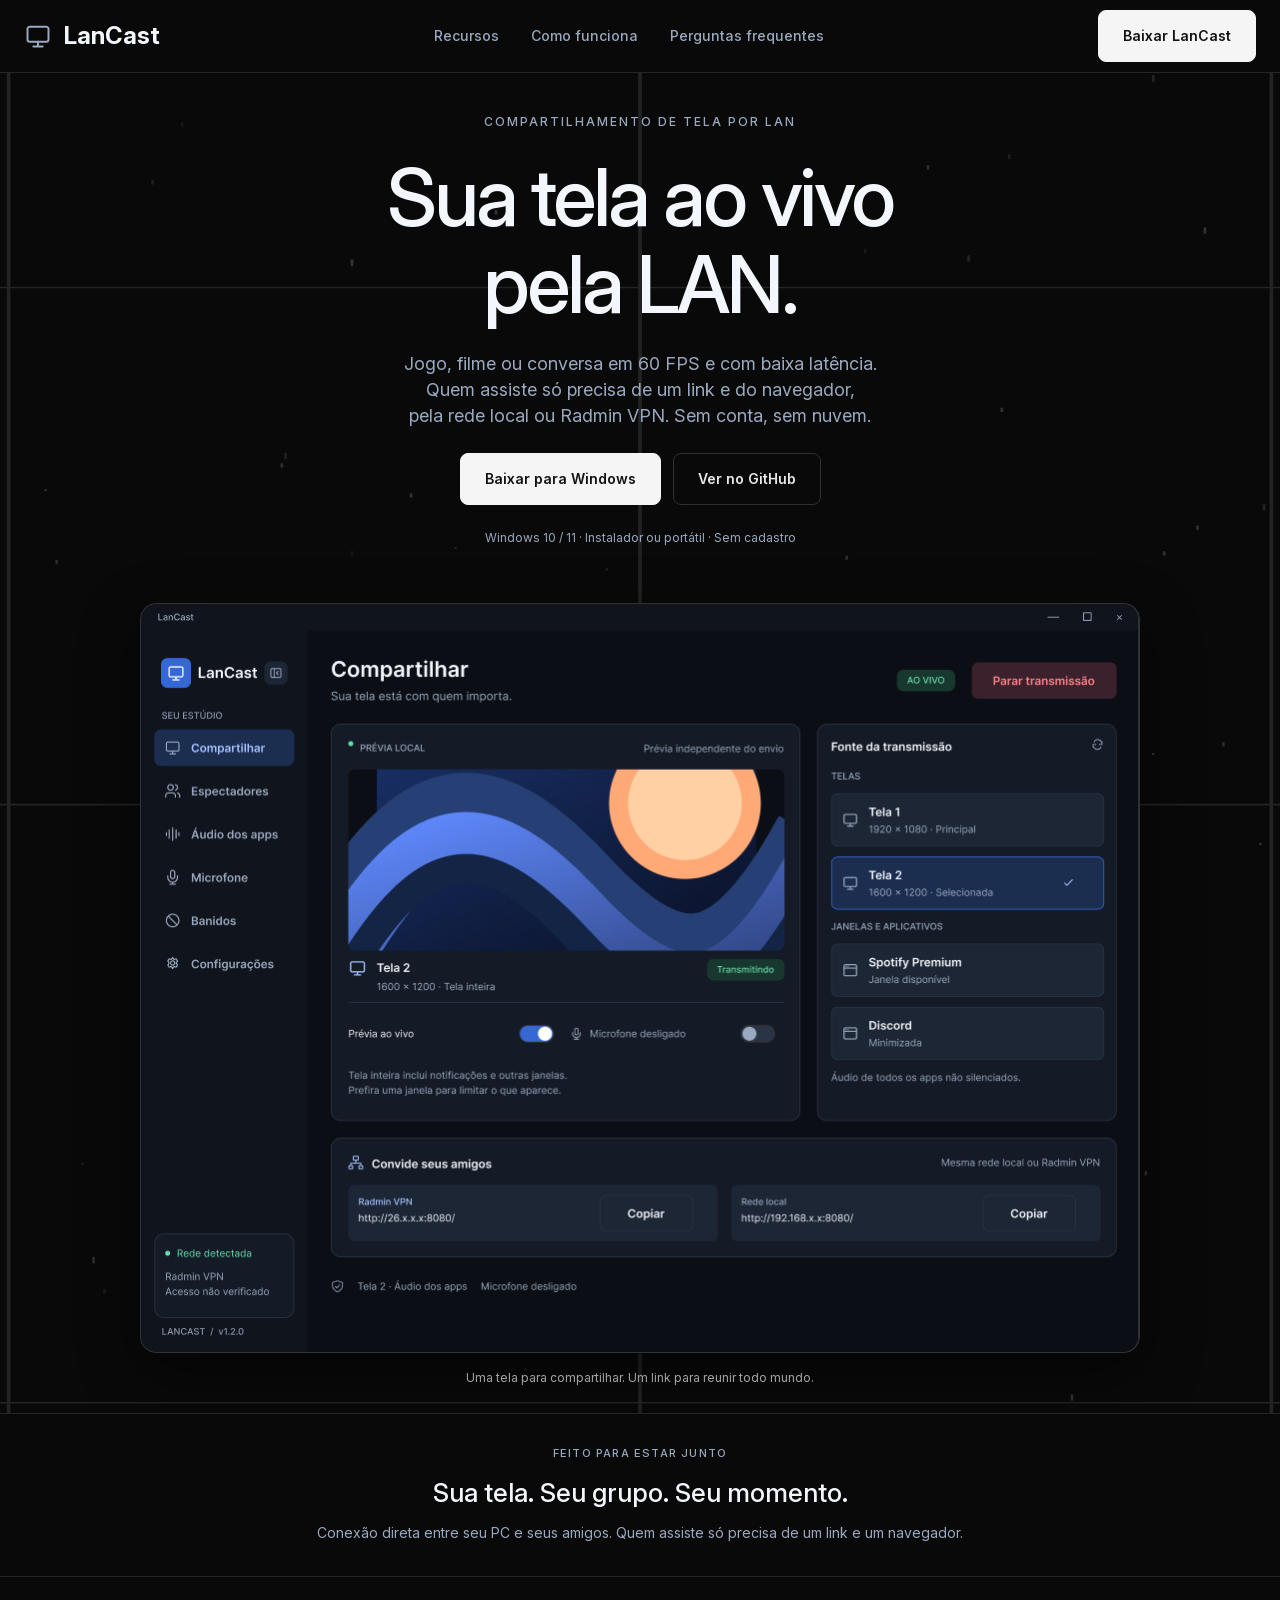
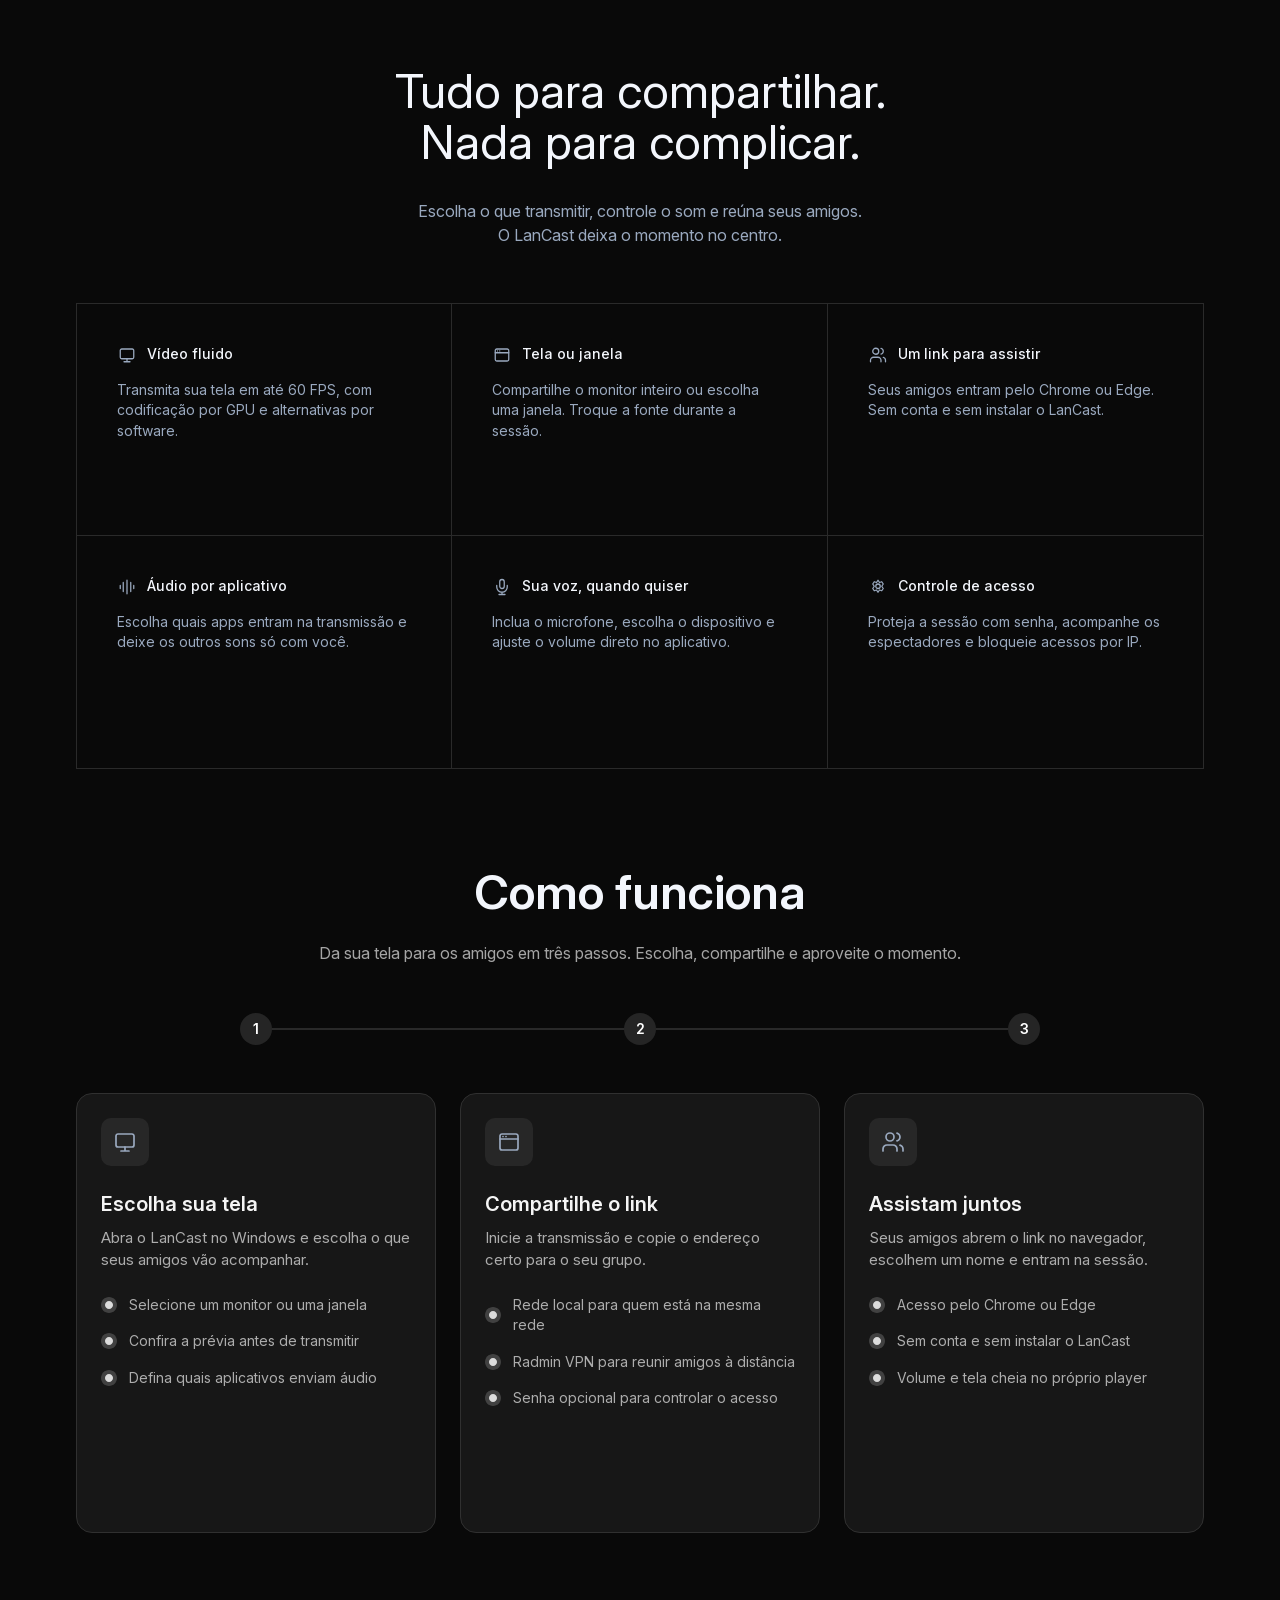
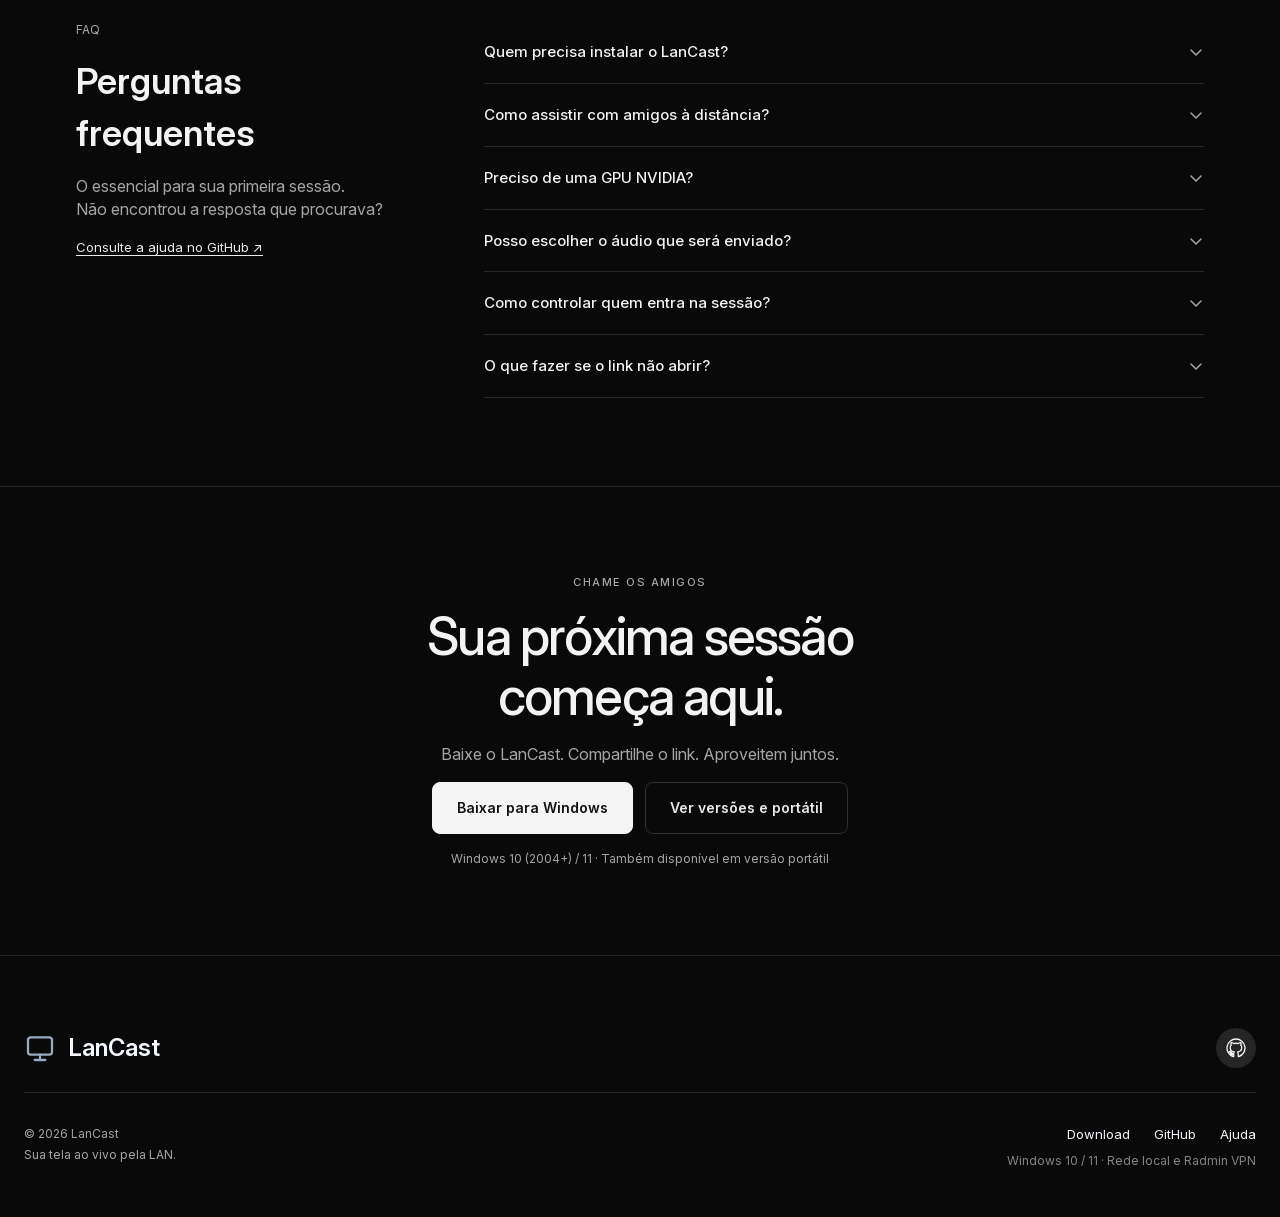
==== commit 34bdd5ef: "feat(website): rewrite hero copy to be more commercial Headline "Sua tela ao vivo pela LAN.", benefi" ====
--- a/website/index.html
+++ b/website/index.html
@@ -4,11 +4,11 @@
   <meta charset="utf-8">
   <meta name="viewport" content="width=device-width, initial-scale=1">
   <meta name="theme-color" content="#090909">
-  <meta name="description" content="Compartilhamento de tela por LAN: transmita sua tela e seu áudio para os amigos pela rede local ou Radmin VPN. LanCast para Windows: quem assiste só precisa de um link e um navegador.">
+  <meta name="description" content="Sua tela ao vivo pela LAN: 60 FPS, baixa latência e áudio por aplicativo. Quem assiste só precisa de um link e do navegador, pela rede local ou Radmin VPN. LanCast para Windows, sem conta e sem nuvem.">
   <meta property="og:type" content="website">
-  <meta property="og:title" content="LanCast · Compartilhe sua tela pela LAN">
-  <meta property="og:description" content="Compartilhamento de tela por LAN. O jogo, o filme, a conversa: transmita sua tela e seu áudio para os amigos pela rede local ou Radmin VPN.">
-  <title>LanCast · Compartilhe sua tela pela LAN</title>
+  <meta property="og:title" content="LanCast · Sua tela ao vivo pela LAN">
+  <meta property="og:description" content="Jogo, filme ou conversa em 60 FPS e baixa latência. Transmita sua tela pela LAN ou Radmin VPN; quem assiste só precisa de um link. Sem conta, sem nuvem.">
+  <title>LanCast · Sua tela ao vivo pela LAN</title>
   <link rel="icon" href="assets/monitor.svg" type="image/svg+xml">
   <link rel="preload" href="assets/InterVariable.woff2" as="font" type="font/woff2" crossorigin>
   <link rel="stylesheet" href="styles.css">
@@ -48,13 +48,13 @@
       </picture>
       <div class="hero-copy">
         <p class="eyebrow hero-eyebrow">Compartilhamento de tela por LAN</p>
-        <h1 id="hero-title">Compartilhe sua tela<br class="desktop-break"> pela LAN.</h1>
-        <p class="hero-description">O jogo, o filme, a conversa. Transmita sua tela e seu áudio para os amigos pela rede local (LAN) ou Radmin VPN.</p>
+        <h1 id="hero-title">Sua tela ao vivo<br class="desktop-break"> pela LAN.</h1>
+        <p class="hero-description">Jogo, filme ou conversa em 60 FPS e com baixa latência. Quem assiste só precisa de um link e do navegador, pela rede local ou Radmin VPN. Sem conta, sem nuvem.</p>
         <div class="actions">
           <a class="button button-primary" href="https://github.com/Guma325/LanCast/releases/latest">Baixar para Windows</a>
           <a class="button button-secondary" href="https://github.com/Guma325/LanCast">Ver no GitHub</a>
         </div>
-        <p class="small muted">Windows 10 / 11 · Instalador ou portátil</p>
+        <p class="small muted">Windows 10 / 11 · Instalador ou portátil · Sem cadastro</p>
       </div>
       <figure class="product-preview">
         <div class="preview-frame">
@@ -171,7 +171,7 @@
         <a class="social-link" href="https://github.com/Guma325/LanCast" aria-label="Código do LanCast no GitHub"><img src="assets/github.svg" alt="" width="20" height="20"></a>
       </div>
       <div class="footer-bottom">
-        <div class="footer-credits"><p>© <span data-year>2026</span> LanCast</p><p>Compartilhe sua tela pela LAN.</p></div>
+        <div class="footer-credits"><p>© <span data-year>2026</span> LanCast</p><p>Sua tela ao vivo pela LAN.</p></div>
         <div class="footer-links">
           <nav aria-label="Links do projeto"><a href="https://github.com/Guma325/LanCast/releases/latest">Download</a><a href="https://github.com/Guma325/LanCast">GitHub</a><a href="https://github.com/Guma325/LanCast#como-usar">Ajuda</a></nav>
           <p>Windows 10 / 11 · Rede local e Radmin VPN</p>
--- a/website/styles.css
+++ b/website/styles.css
@@ -66,7 +66,7 @@
 .hero-copy { width: 100%; max-width: 1100px; text-align: center; display: flex; flex-direction: column; align-items: center; gap: 24px; }
 .hero-eyebrow { font-size: 12px; letter-spacing: 2px; color: var(--muted); }
 .hero h1 { font-size: 80px; line-height: 1.08; letter-spacing: -3.2px; font-weight: 500; text-wrap: balance; }
-.hero-description { max-width: 690px; color: var(--muted); font-size: 18px; }
+.hero-description { max-width: 690px; color: var(--muted); font-size: 18px; text-wrap: balance; }
 .product-preview { width: 100%; max-width: 1000px; display: flex; flex-direction: column; gap: 16px; text-align: center; }
 .preview-frame { border: 1px solid #333; border-radius: 16px; overflow: hidden; background: #151515; box-shadow: 0 20px 60px #0007; }
 .preview-frame img { width: 100%; height: auto; aspect-ratio: 4 / 3; }
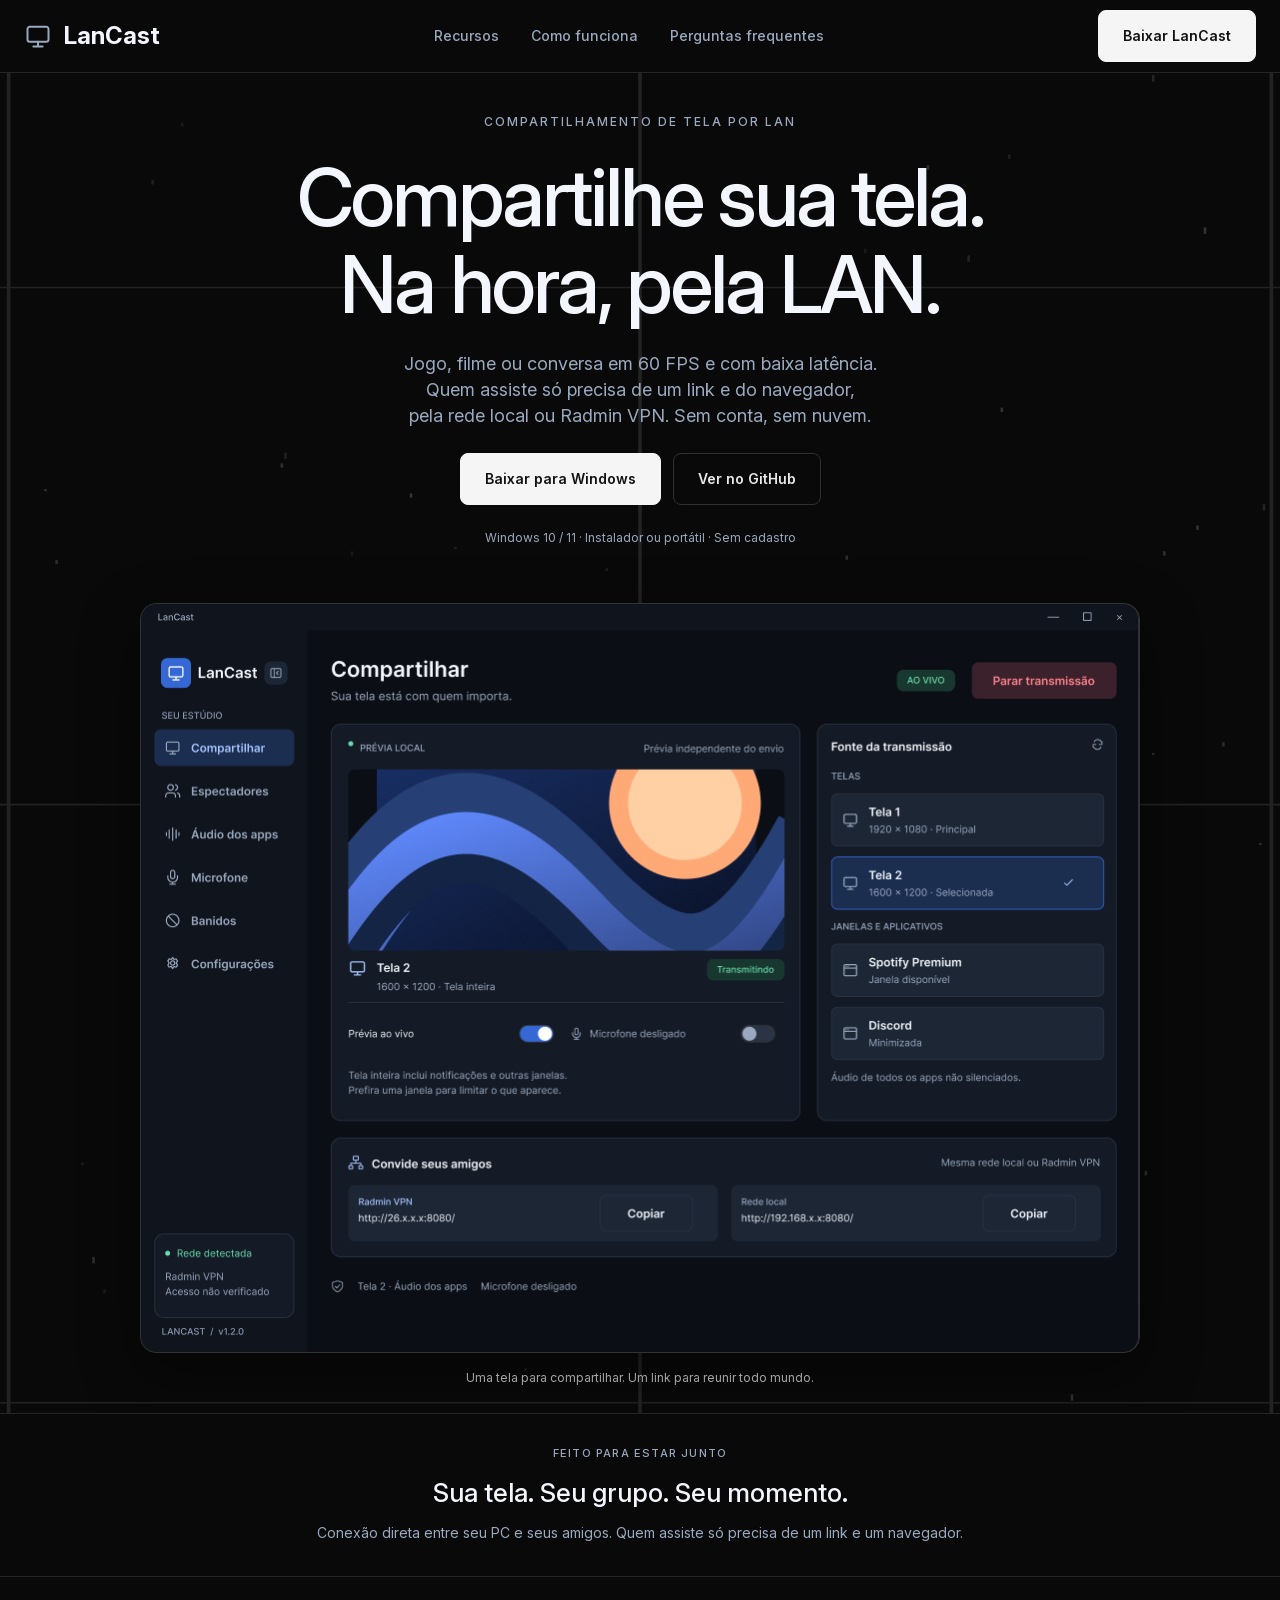
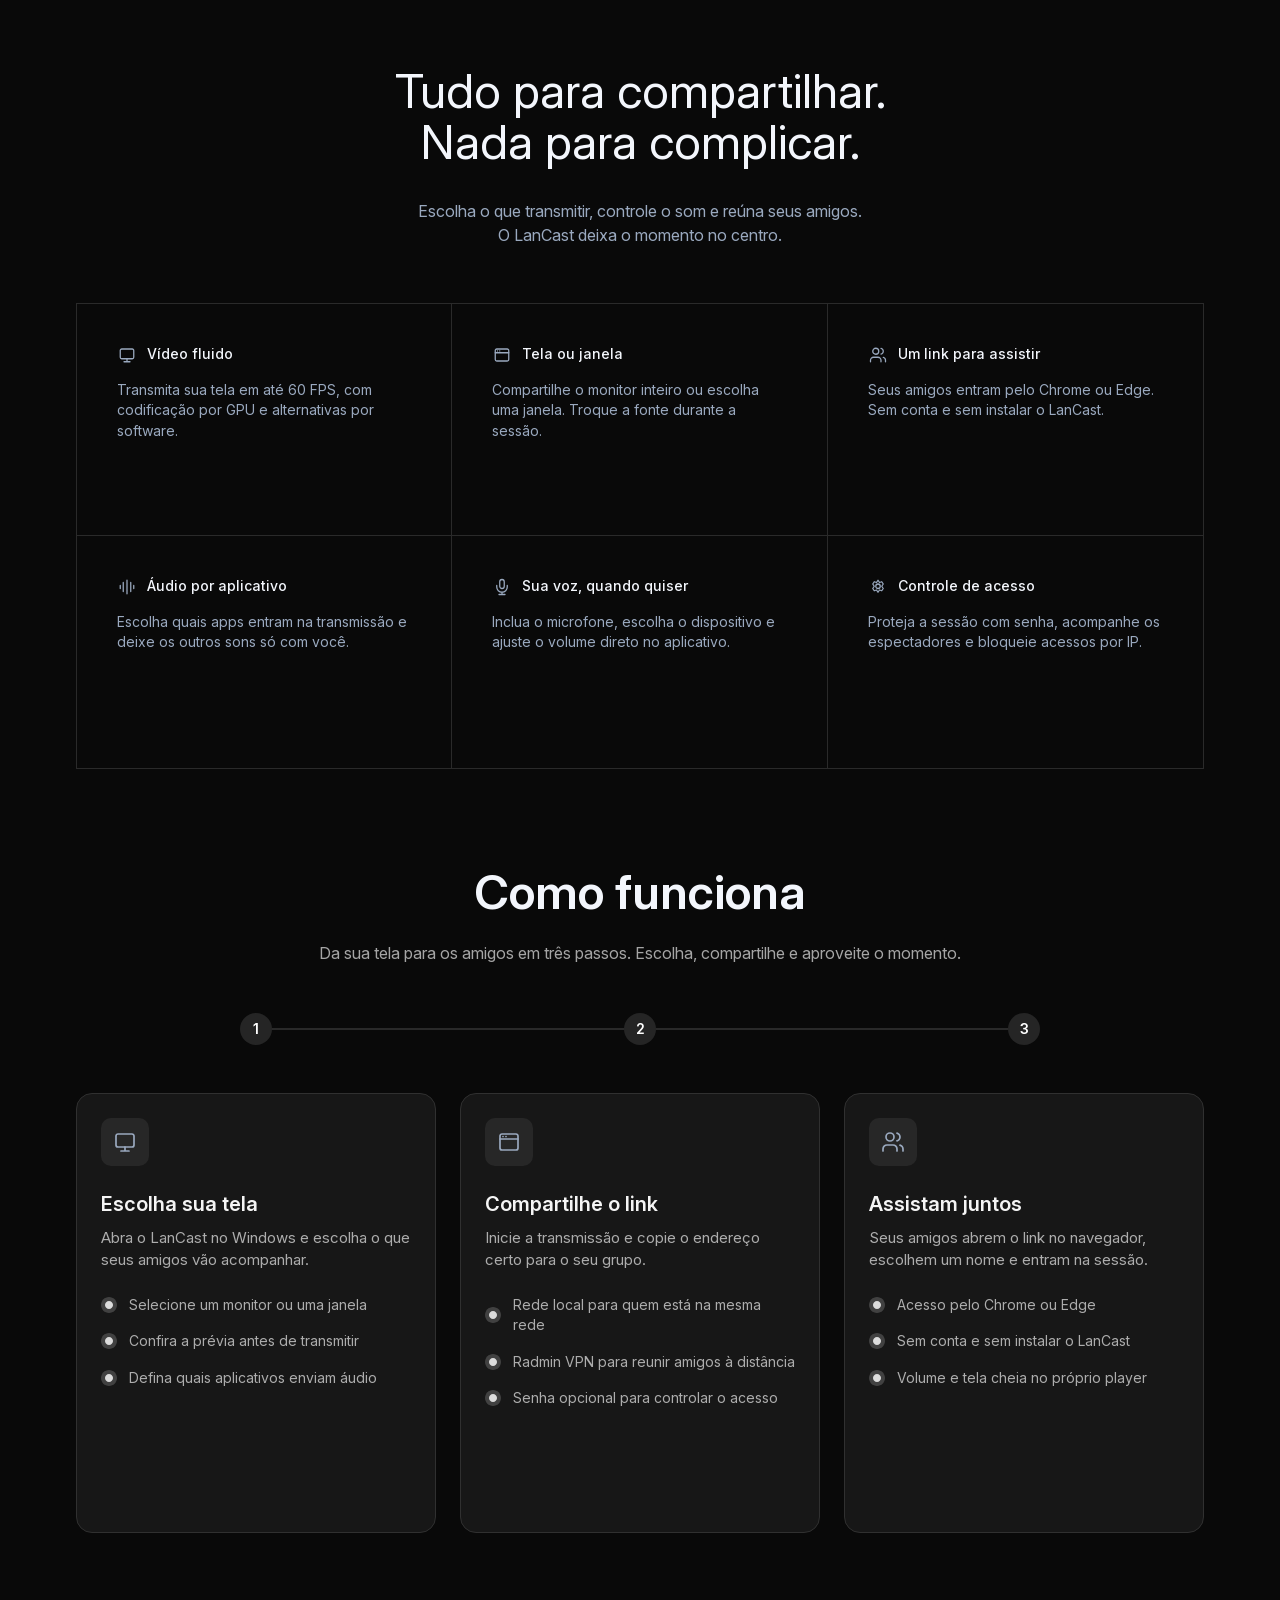
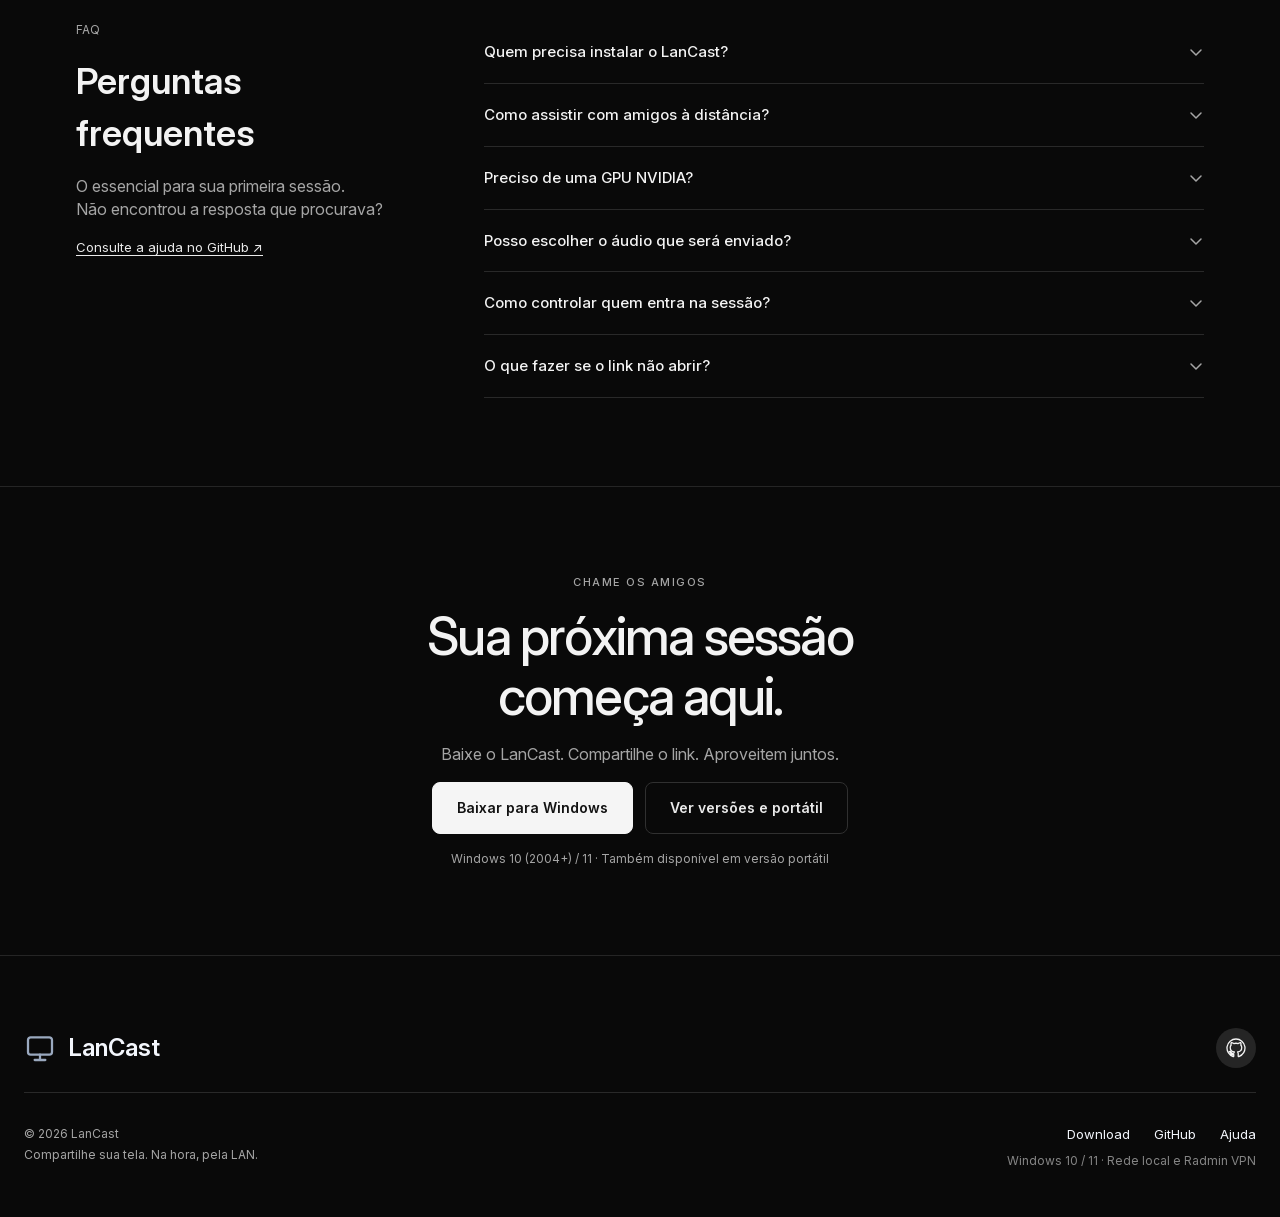
==== commit bff5b1a4: "feat(website): use "Compartilhe sua tela. Na hora, pela LAN." as headline Update title, og title, me" ====
--- a/website/index.html
+++ b/website/index.html
@@ -4,11 +4,11 @@
   <meta charset="utf-8">
   <meta name="viewport" content="width=device-width, initial-scale=1">
   <meta name="theme-color" content="#090909">
-  <meta name="description" content="Sua tela ao vivo pela LAN: 60 FPS, baixa latência e áudio por aplicativo. Quem assiste só precisa de um link e do navegador, pela rede local ou Radmin VPN. LanCast para Windows, sem conta e sem nuvem.">
+  <meta name="description" content="Compartilhe sua tela na hora, pela LAN: 60 FPS, baixa latência e áudio por aplicativo. Quem assiste só precisa de um link e do navegador, pela rede local ou Radmin VPN. LanCast para Windows, sem conta e sem nuvem.">
   <meta property="og:type" content="website">
-  <meta property="og:title" content="LanCast · Sua tela ao vivo pela LAN">
+  <meta property="og:title" content="LanCast · Compartilhe sua tela. Na hora, pela LAN.">
   <meta property="og:description" content="Jogo, filme ou conversa em 60 FPS e baixa latência. Transmita sua tela pela LAN ou Radmin VPN; quem assiste só precisa de um link. Sem conta, sem nuvem.">
-  <title>LanCast · Sua tela ao vivo pela LAN</title>
+  <title>LanCast · Compartilhe sua tela. Na hora, pela LAN.</title>
   <link rel="icon" href="assets/monitor.svg" type="image/svg+xml">
   <link rel="preload" href="assets/InterVariable.woff2" as="font" type="font/woff2" crossorigin>
   <link rel="stylesheet" href="styles.css">
@@ -48,7 +48,7 @@
       </picture>
       <div class="hero-copy">
         <p class="eyebrow hero-eyebrow">Compartilhamento de tela por LAN</p>
-        <h1 id="hero-title">Sua tela ao vivo<br class="desktop-break"> pela LAN.</h1>
+        <h1 id="hero-title">Compartilhe sua tela.<br>Na hora, pela LAN.</h1>
         <p class="hero-description">Jogo, filme ou conversa em 60 FPS e com baixa latência. Quem assiste só precisa de um link e do navegador, pela rede local ou Radmin VPN. Sem conta, sem nuvem.</p>
         <div class="actions">
           <a class="button button-primary" href="https://github.com/Guma325/LanCast/releases/latest">Baixar para Windows</a>
@@ -171,7 +171,7 @@
         <a class="social-link" href="https://github.com/Guma325/LanCast" aria-label="Código do LanCast no GitHub"><img src="assets/github.svg" alt="" width="20" height="20"></a>
       </div>
       <div class="footer-bottom">
-        <div class="footer-credits"><p>© <span data-year>2026</span> LanCast</p><p>Sua tela ao vivo pela LAN.</p></div>
+        <div class="footer-credits"><p>© <span data-year>2026</span> LanCast</p><p>Compartilhe sua tela. Na hora, pela LAN.</p></div>
         <div class="footer-links">
           <nav aria-label="Links do projeto"><a href="https://github.com/Guma325/LanCast/releases/latest">Download</a><a href="https://github.com/Guma325/LanCast">GitHub</a><a href="https://github.com/Guma325/LanCast#como-usar">Ajuda</a></nav>
           <p>Windows 10 / 11 · Rede local e Radmin VPN</p>
--- a/website/styles.css
+++ b/website/styles.css
@@ -146,7 +146,7 @@
   .mobile-menu nav a { padding: 14px 12px; border-radius: 6px; }
   .mobile-menu nav a:hover { background: #252525; color: #fff; }
   .hero { padding-top: 64px; padding-bottom: 48px; gap: 40px; }
-  .hero h1 { font-size: 44px; letter-spacing: -1.4px; }
+  .hero h1 { font-size: min(44px, calc((100vw - 52px) / 8.7)); letter-spacing: -1.4px; }   /* cada linha do título cabe sem quebrar */
   .hero-description { font-size: 16px; }
   .hero-background img { width: auto; height: auto; }
   .actions { flex-direction: column; align-items: center; }
@@ -179,7 +179,6 @@
 }
 
 @media (max-width: 359px) {
-  .hero h1 { font-size: 38px; }
   .section-heading h2, .how-it-works .section-heading h2 { font-size: 30px; }
   .feature { padding: 24px; }
 }
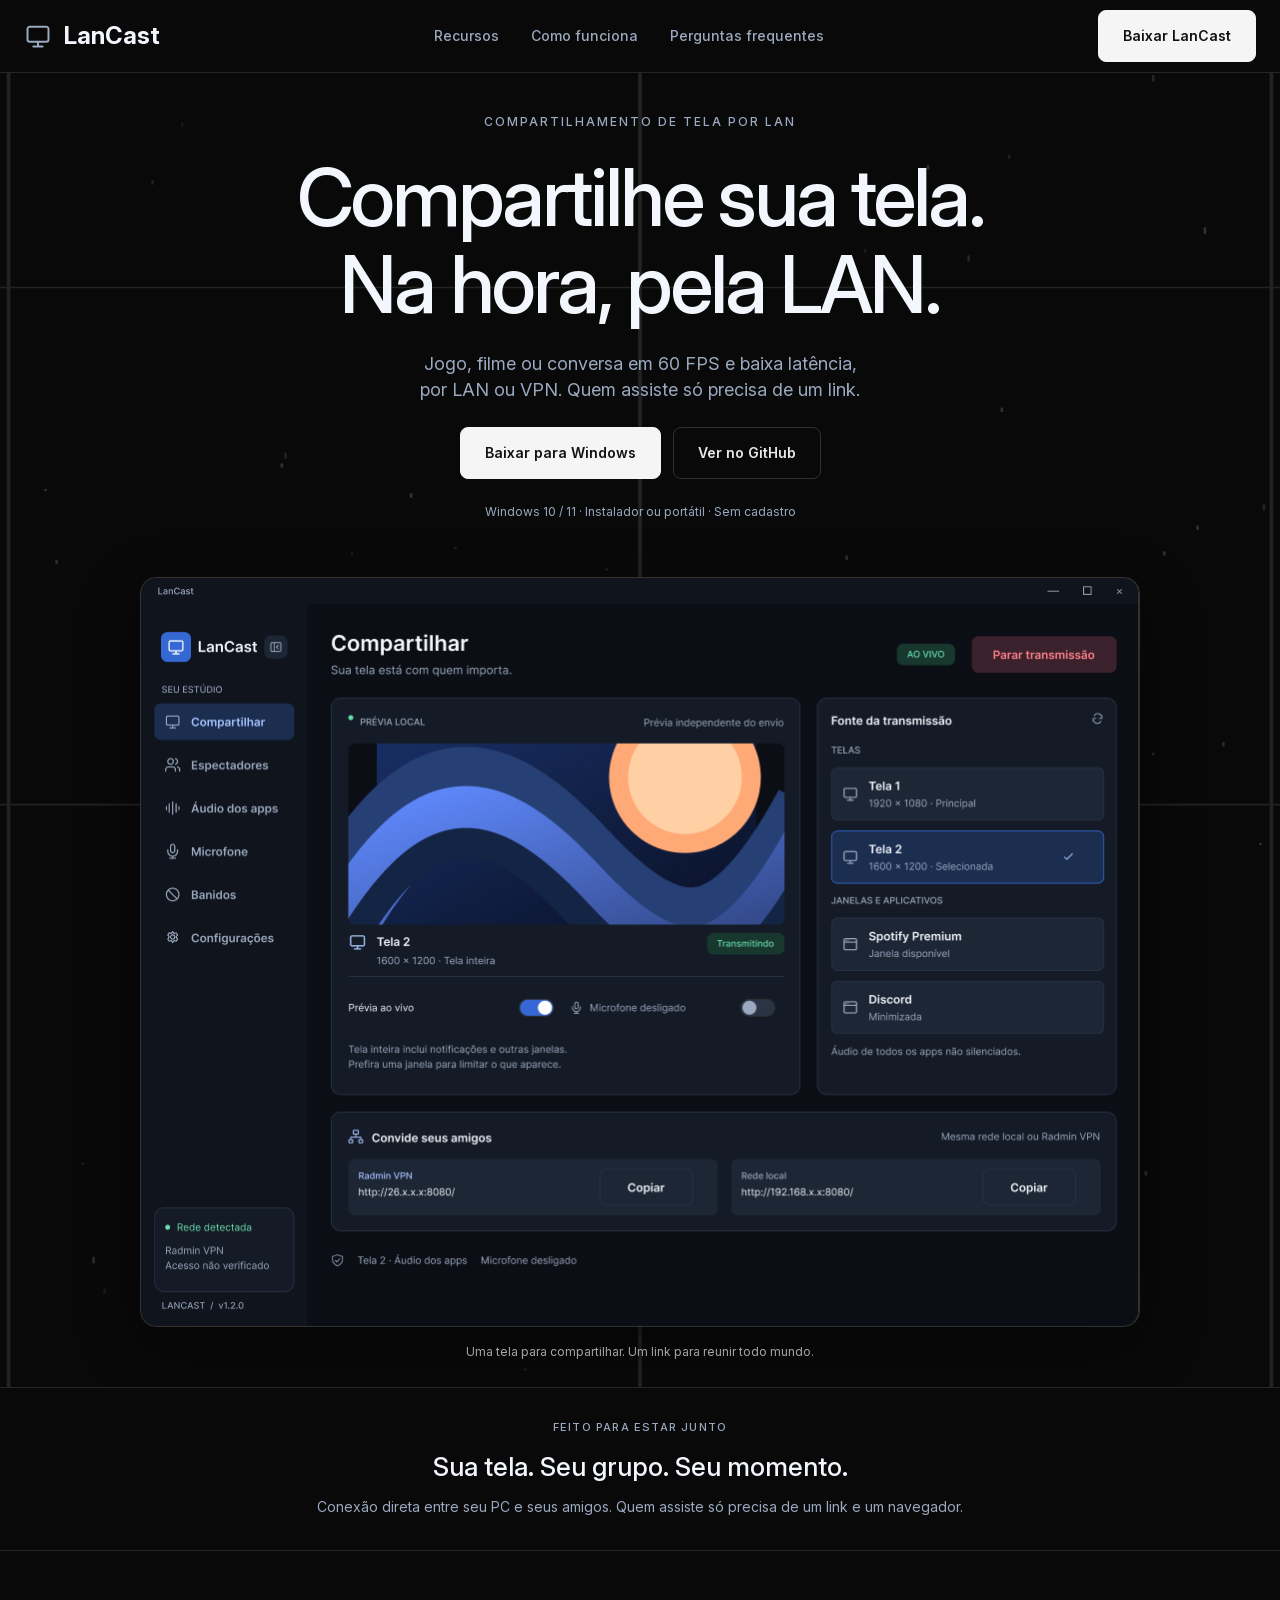
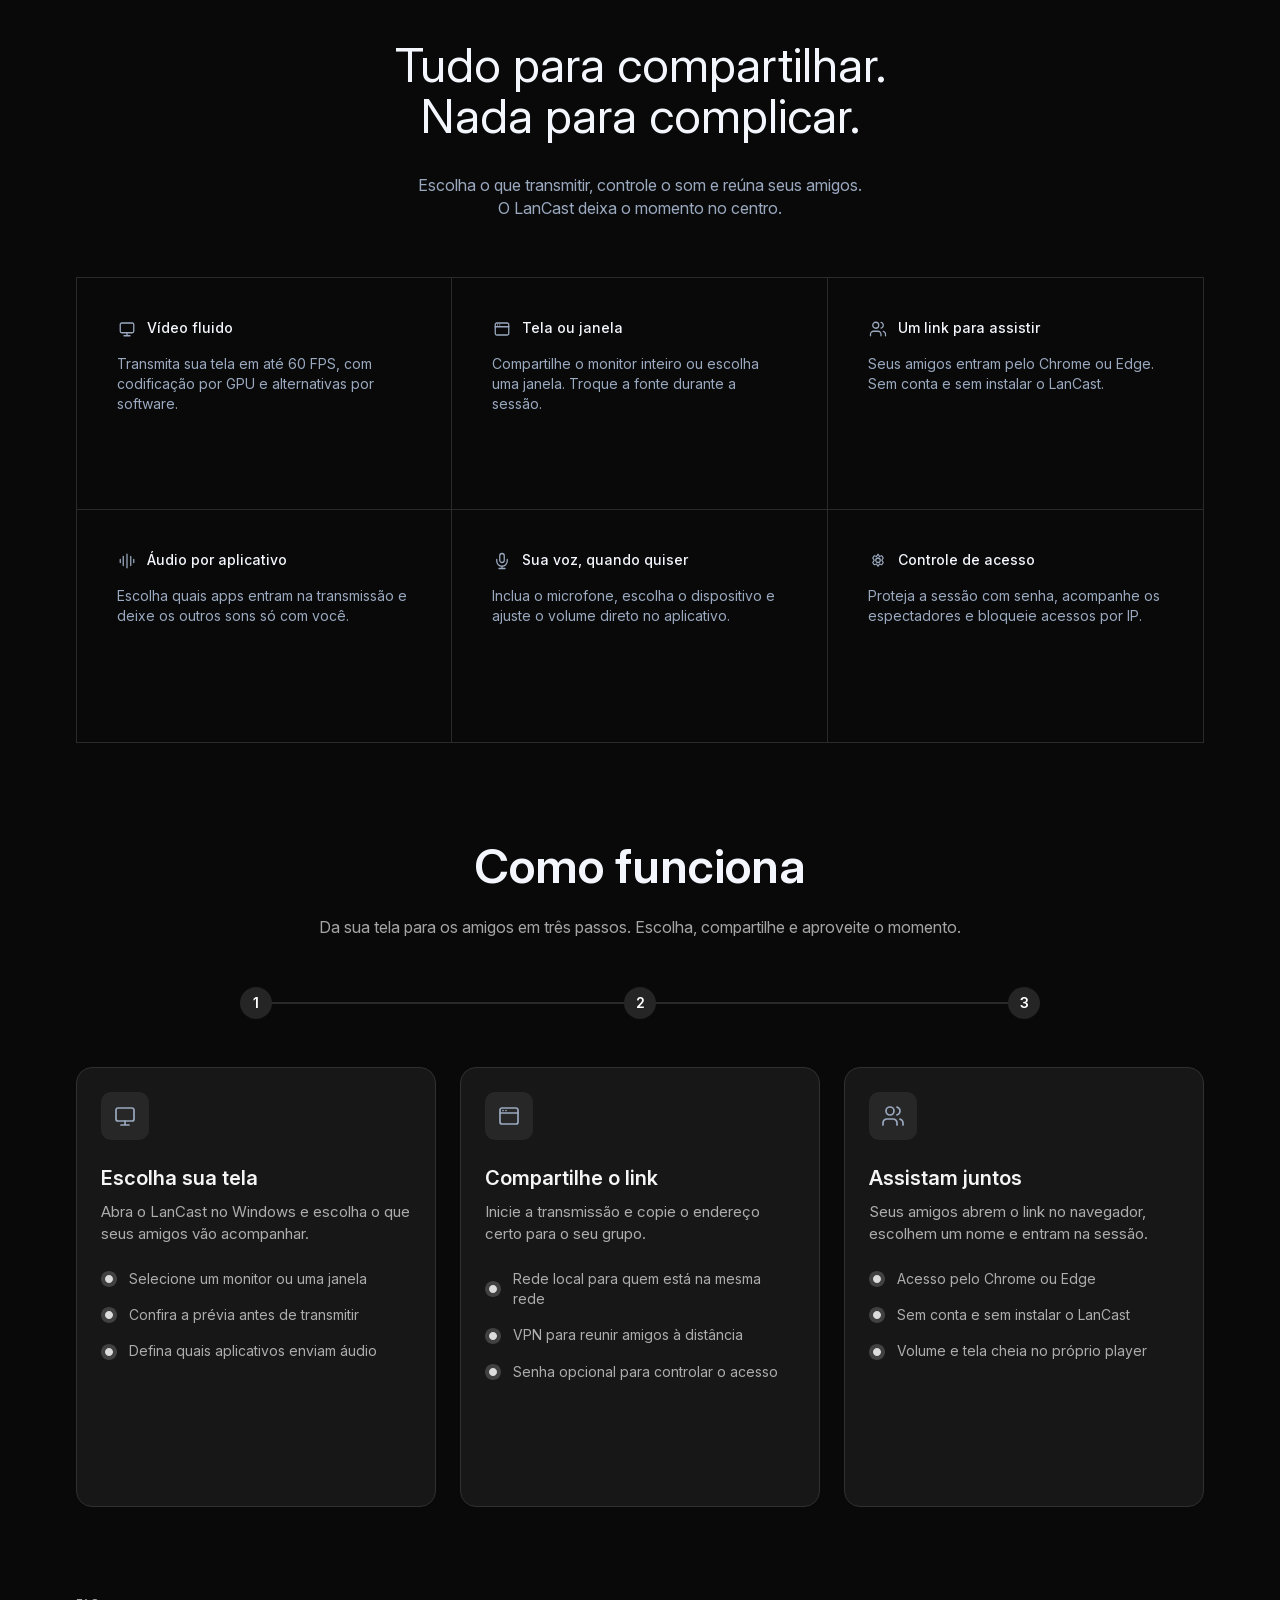
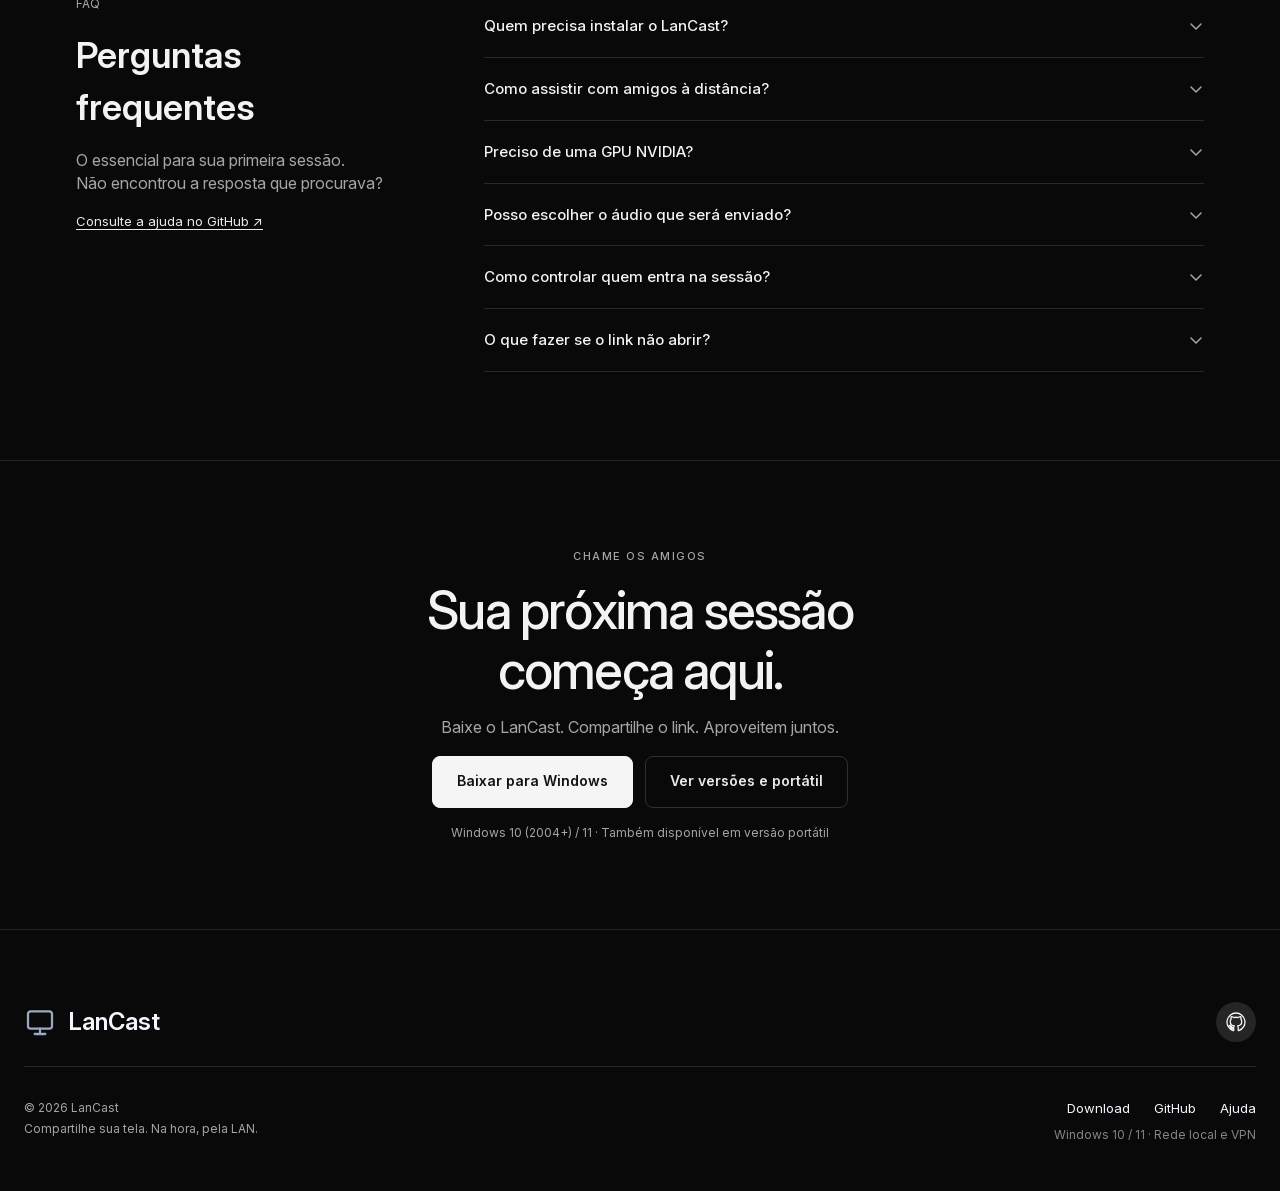
==== commit 475e64e3: "feat(website): shorten hero description and drop Radmin VPN mentions Use the generic term "VPN" acro" ====
--- a/website/index.html
+++ b/website/index.html
@@ -4,10 +4,10 @@
   <meta charset="utf-8">
   <meta name="viewport" content="width=device-width, initial-scale=1">
   <meta name="theme-color" content="#090909">
-  <meta name="description" content="Compartilhe sua tela na hora, pela LAN: 60 FPS, baixa latência e áudio por aplicativo. Quem assiste só precisa de um link e do navegador, pela rede local ou Radmin VPN. LanCast para Windows, sem conta e sem nuvem.">
+  <meta name="description" content="Compartilhe sua tela na hora, pela LAN: 60 FPS, baixa latência e áudio por aplicativo. Quem assiste só precisa de um link e do navegador, pela rede local ou VPN. LanCast para Windows, sem conta e sem nuvem.">
   <meta property="og:type" content="website">
   <meta property="og:title" content="LanCast · Compartilhe sua tela. Na hora, pela LAN.">
-  <meta property="og:description" content="Jogo, filme ou conversa em 60 FPS e baixa latência. Transmita sua tela pela LAN ou Radmin VPN; quem assiste só precisa de um link. Sem conta, sem nuvem.">
+  <meta property="og:description" content="Jogo, filme ou conversa em 60 FPS e baixa latência. Transmita sua tela por LAN ou VPN; quem assiste só precisa de um link. Sem conta, sem nuvem.">
   <title>LanCast · Compartilhe sua tela. Na hora, pela LAN.</title>
   <link rel="icon" href="assets/monitor.svg" type="image/svg+xml">
   <link rel="preload" href="assets/InterVariable.woff2" as="font" type="font/woff2" crossorigin>
@@ -49,7 +49,7 @@
       <div class="hero-copy">
         <p class="eyebrow hero-eyebrow">Compartilhamento de tela por LAN</p>
         <h1 id="hero-title">Compartilhe sua tela.<br>Na hora, pela LAN.</h1>
-        <p class="hero-description">Jogo, filme ou conversa em 60 FPS e com baixa latência. Quem assiste só precisa de um link e do navegador, pela rede local ou Radmin VPN. Sem conta, sem nuvem.</p>
+        <p class="hero-description">Jogo, filme ou conversa em 60 FPS e baixa latência, por LAN ou VPN. Quem assiste só precisa de um link.</p>
         <div class="actions">
           <a class="button button-primary" href="https://github.com/Guma325/LanCast/releases/latest">Baixar para Windows</a>
           <a class="button button-secondary" href="https://github.com/Guma325/LanCast">Ver no GitHub</a>
@@ -122,7 +122,7 @@
           <li class="step-card">
             <div class="step-badge"><span class="step-number" aria-hidden="true">2</span><span class="icon icon-step"><img src="assets/window.svg" alt="" width="20" height="20"></span></div>
             <div class="step-copy"><h3>Compartilhe o link</h3><p>Inicie a transmissão e copie o endereço certo para o seu grupo.</p></div>
-            <ul class="step-list"><li>Rede local para quem está na mesma rede</li><li>Radmin VPN para reunir amigos à distância</li><li>Senha opcional para controlar o acesso</li></ul>
+            <ul class="step-list"><li>Rede local para quem está na mesma rede</li><li>VPN para reunir amigos à distância</li><li>Senha opcional para controlar o acesso</li></ul>
           </li>
           <li class="step-card">
             <div class="step-badge"><span class="step-number" aria-hidden="true">3</span><span class="icon icon-step"><img src="assets/users.svg" alt="" width="20" height="20"></span></div>
@@ -143,11 +143,11 @@
         </div>
         <div class="faq-list">
           <details name="faq"><summary>Quem precisa instalar o LanCast?<img src="assets/chevron.svg" alt="" width="16" height="16"></summary><p>Só quem transmite precisa instalar ou abrir a versão portátil no Windows. Seus amigos assistem pelo Chrome ou Edge.</p></details>
-          <details name="faq"><summary>Como assistir com amigos à distância?<img src="assets/chevron.svg" alt="" width="16" height="16"></summary><p>Todos precisam estar na mesma rede virtual, como a Radmin VPN. Para quem está na mesma rede local, basta usar o link de rede local.</p></details>
+          <details name="faq"><summary>Como assistir com amigos à distância?<img src="assets/chevron.svg" alt="" width="16" height="16"></summary><p>Todos precisam estar na mesma rede virtual, criada por um programa de VPN. Para quem está na mesma rede local, basta usar o link de rede local.</p></details>
           <details name="faq"><summary>Preciso de uma GPU NVIDIA?<img src="assets/chevron.svg" alt="" width="16" height="16"></summary><p>Não. O LanCast também oferece codificação AMD, Intel e por software. O desempenho depende do computador e da rede.</p></details>
           <details name="faq"><summary>Posso escolher o áudio que será enviado?<img src="assets/chevron.svg" alt="" width="16" height="16"></summary><p>Sim. Controle o áudio de cada aplicativo e inclua o microfone quando quiser. Ao compartilhar uma janela, você pode restringir o áudio ao app escolhido.</p></details>
           <details name="faq"><summary>Como controlar quem entra na sessão?<img src="assets/chevron.svg" alt="" width="16" height="16"></summary><p>Use uma senha opcional, acompanhe a lista de espectadores e desconecte ou bloqueie acessos por IP.</p></details>
-          <details name="faq"><summary>O que fazer se o link não abrir?<img src="assets/chevron.svg" alt="" width="16" height="16"></summary><p>Confira se todos estão na mesma rede local ou Radmin VPN e permita o LanCast no Firewall do Windows. A ajuda e o log estão nas configurações do aplicativo.</p></details>
+          <details name="faq"><summary>O que fazer se o link não abrir?<img src="assets/chevron.svg" alt="" width="16" height="16"></summary><p>Confira se todos estão na mesma rede local ou VPN e permita o LanCast no Firewall do Windows. A ajuda e o log estão nas configurações do aplicativo.</p></details>
         </div>
       </div>
     </section>
@@ -174,7 +174,7 @@
         <div class="footer-credits"><p>© <span data-year>2026</span> LanCast</p><p>Compartilhe sua tela. Na hora, pela LAN.</p></div>
         <div class="footer-links">
           <nav aria-label="Links do projeto"><a href="https://github.com/Guma325/LanCast/releases/latest">Download</a><a href="https://github.com/Guma325/LanCast">GitHub</a><a href="https://github.com/Guma325/LanCast#como-usar">Ajuda</a></nav>
-          <p>Windows 10 / 11 · Rede local e Radmin VPN</p>
+          <p>Windows 10 / 11 · Rede local e VPN</p>
         </div>
       </div>
     </div>
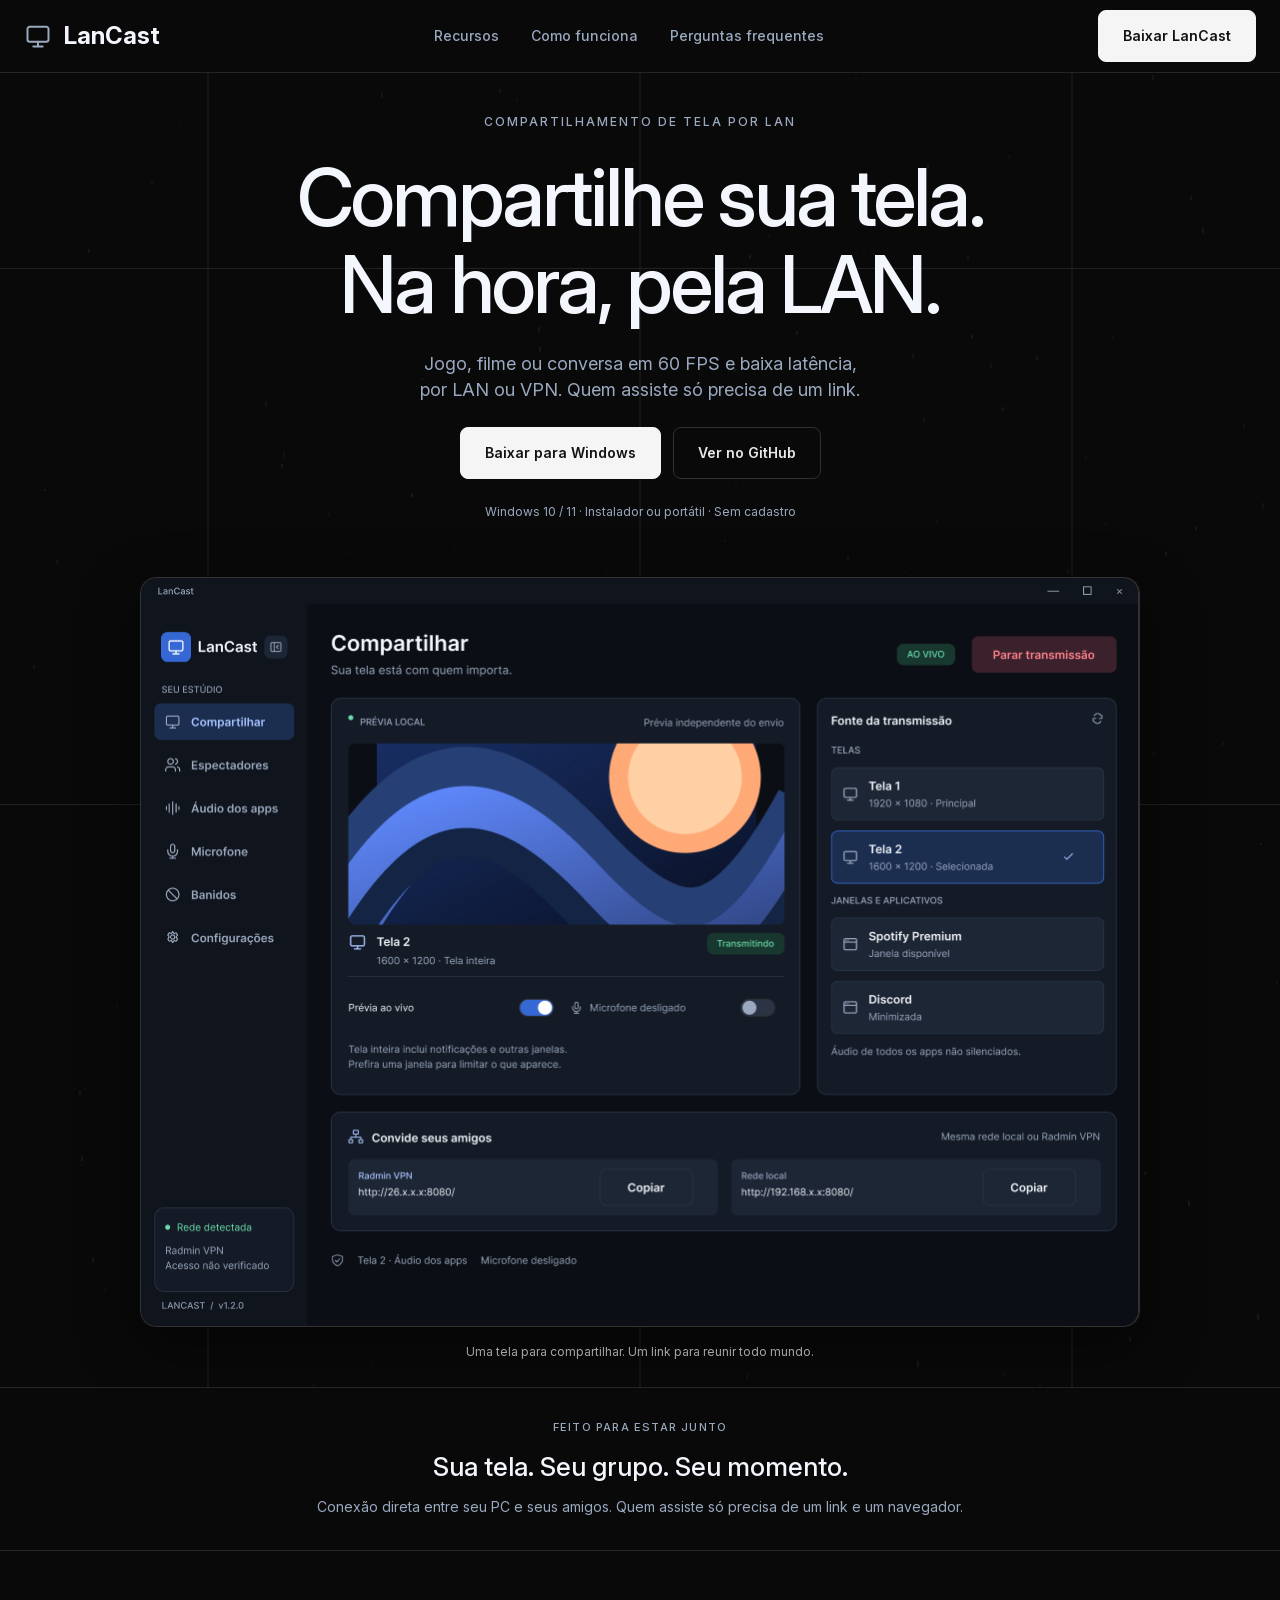
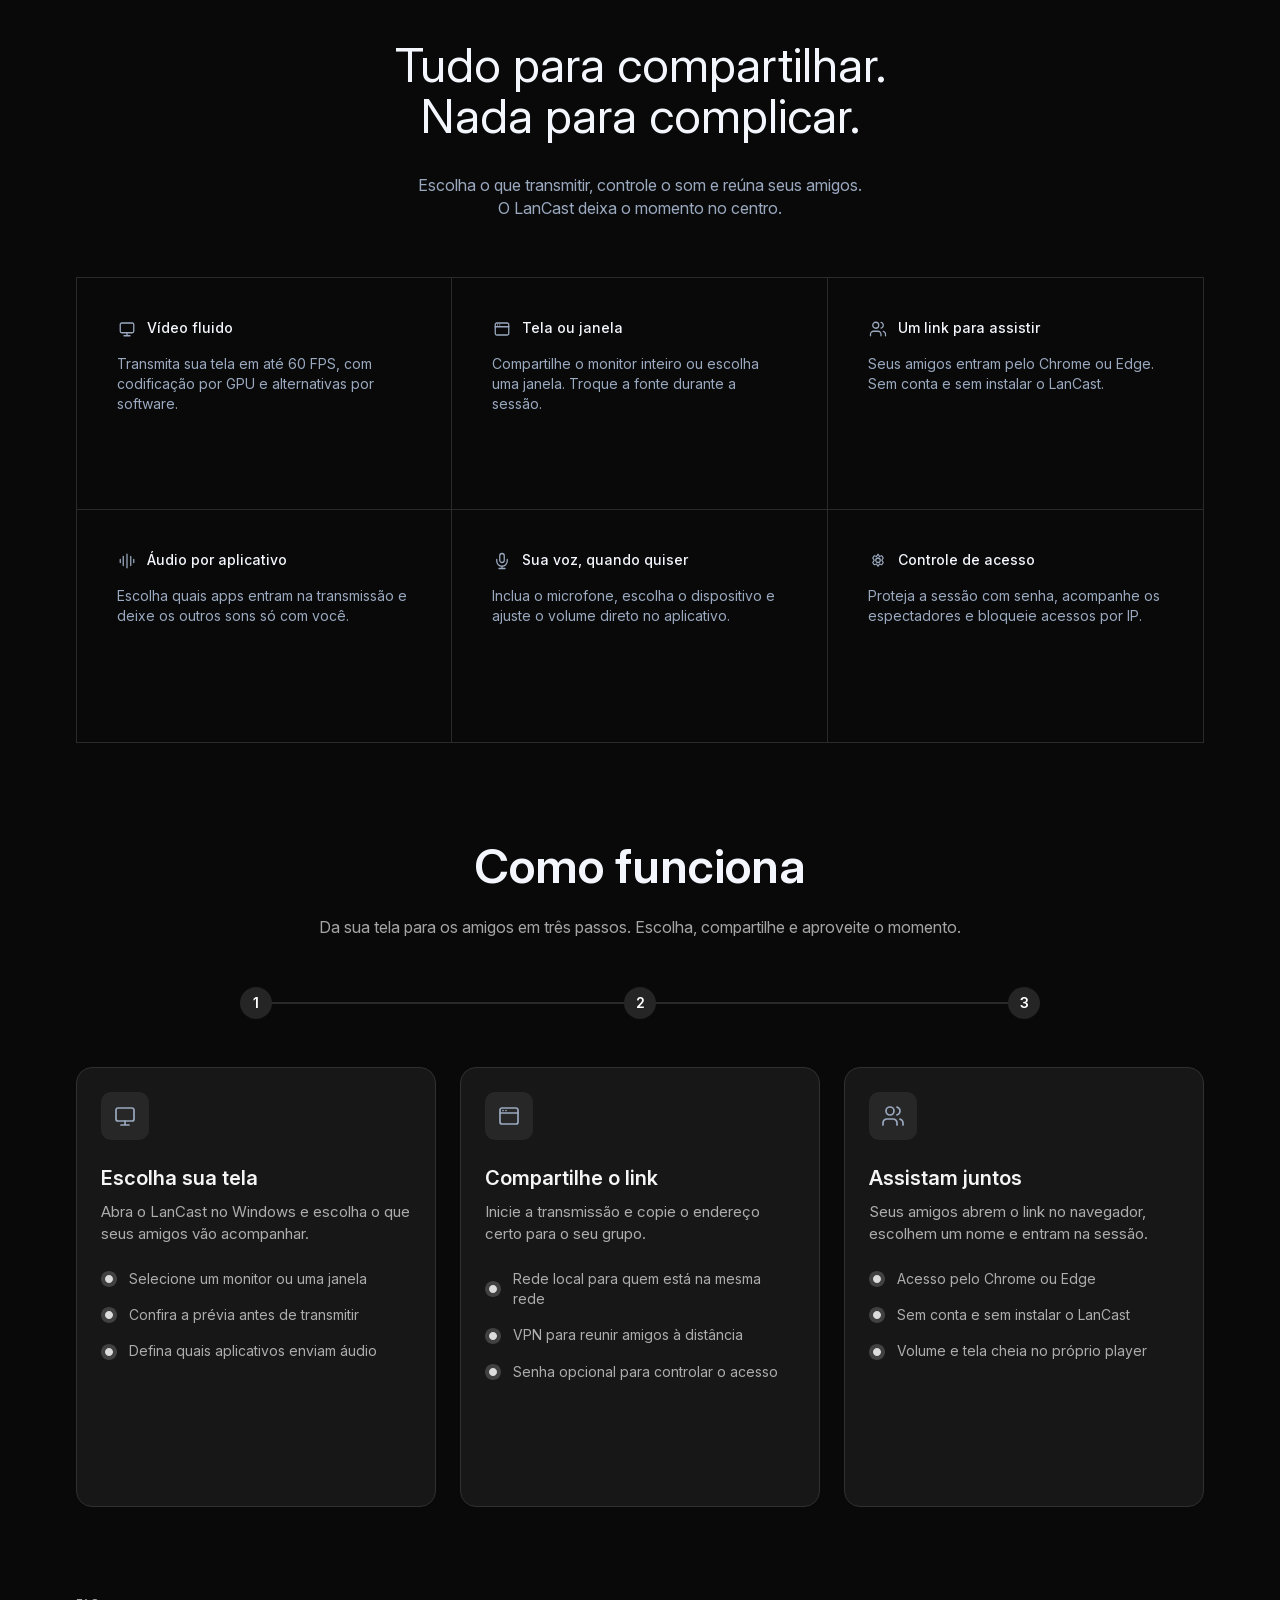
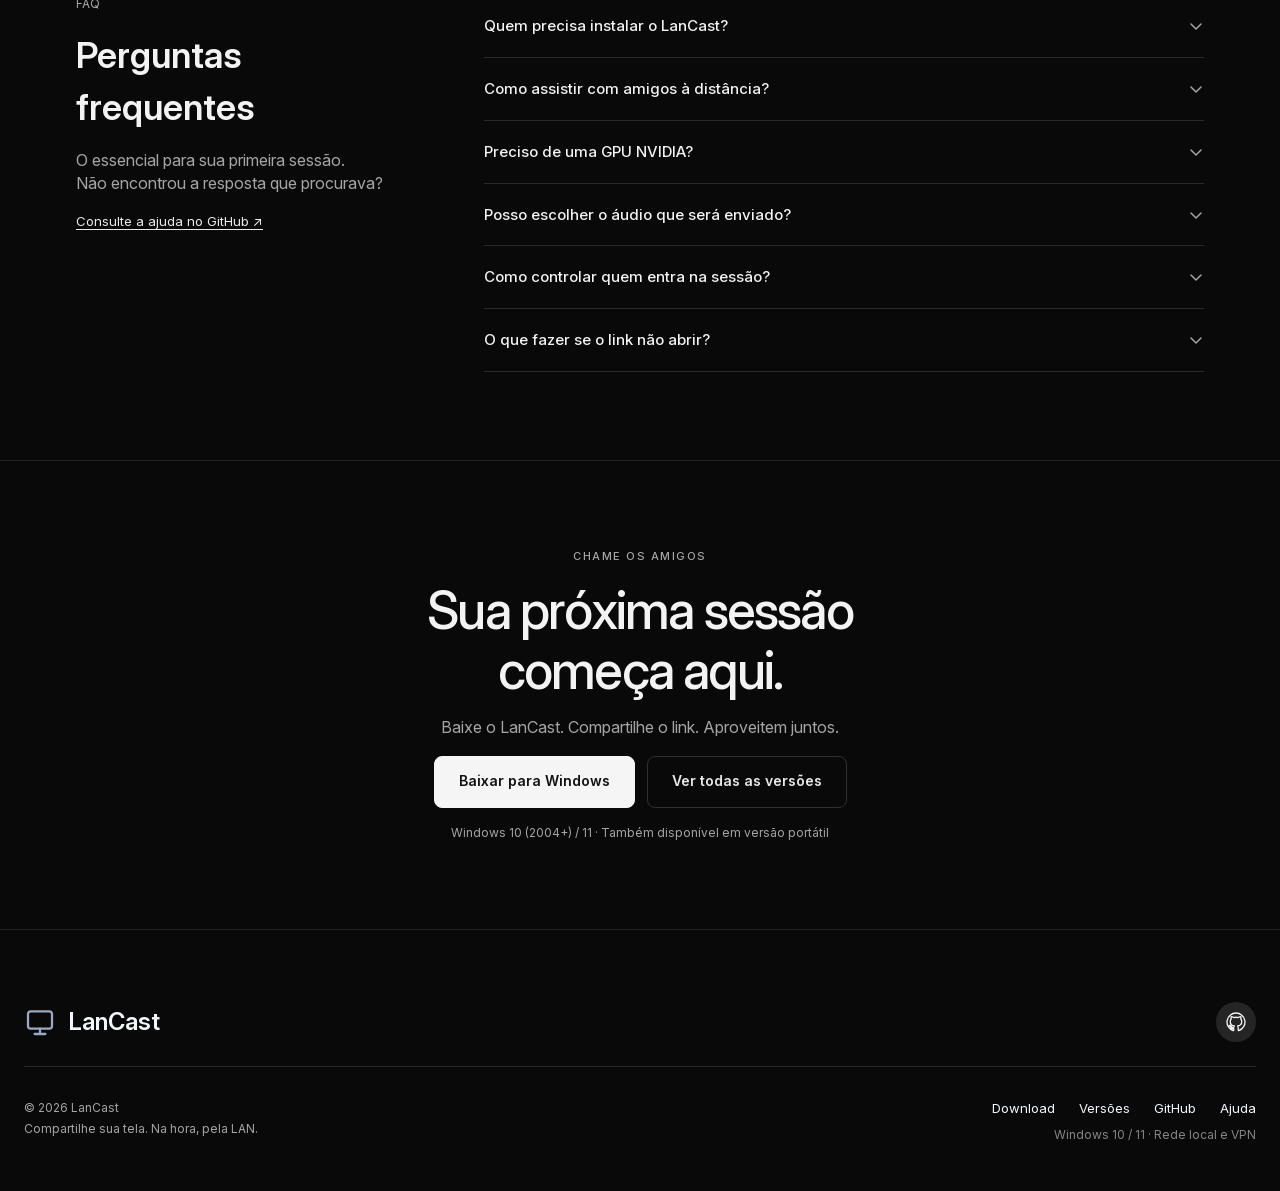
==== commit 6ee2d067: "feat(website): add versions page with every LanCast release New versoes.html lists all GitHub Releas" ====
--- a/website/index.html
+++ b/website/index.html
@@ -158,7 +158,7 @@
       <p>Baixe o LanCast. Compartilhe o link. Aproveitem juntos.</p>
       <div class="actions">
         <a class="button button-primary" href="https://github.com/Guma325/LanCast/releases/latest">Baixar para Windows</a>
-        <a class="button button-secondary" href="https://github.com/Guma325/LanCast/releases/latest">Ver versões e portátil</a>
+        <a class="button button-secondary" href="versoes.html">Ver todas as versões</a>
       </div>
       <p class="small">Windows 10 (2004+) / 11 · Também disponível em versão portátil</p>
     </section>
@@ -173,7 +173,7 @@
       <div class="footer-bottom">
         <div class="footer-credits"><p>© <span data-year>2026</span> LanCast</p><p>Compartilhe sua tela. Na hora, pela LAN.</p></div>
         <div class="footer-links">
-          <nav aria-label="Links do projeto"><a href="https://github.com/Guma325/LanCast/releases/latest">Download</a><a href="https://github.com/Guma325/LanCast">GitHub</a><a href="https://github.com/Guma325/LanCast#como-usar">Ajuda</a></nav>
+          <nav aria-label="Links do projeto"><a href="https://github.com/Guma325/LanCast/releases/latest">Download</a><a href="versoes.html">Versões</a><a href="https://github.com/Guma325/LanCast">GitHub</a><a href="https://github.com/Guma325/LanCast#como-usar">Ajuda</a></nav>
           <p>Windows 10 / 11 · Rede local e VPN</p>
         </div>
       </div>
--- a/website/styles.css
+++ b/website/styles.css
@@ -187,3 +187,37 @@
   html { scroll-behavior: auto; }
   *, *::before, *::after { transition: none !important; }
 }
+
+/* Página de versões (versoes.html) */
+.versions-hero { display: flex; flex-direction: column; align-items: center; gap: 16px; padding: 72px 24px 40px; text-align: center; }
+.versions-hero h1 { font-size: 56px; line-height: 1.1; letter-spacing: -2px; font-weight: 500; text-wrap: balance; }
+.versions-lead { max-width: 620px; color: var(--muted); font-size: 18px; text-wrap: balance; }
+.versions { max-width: 820px; padding-bottom: 96px; }
+.release-list { display: flex; flex-direction: column; gap: 16px; }
+.release { display: flex; flex-direction: column; gap: 20px; padding: 28px; border: 1px solid var(--card-line); background: var(--card); border-radius: 16px; }
+.release-latest { border-color: #565656; }
+.release-head { display: flex; flex-wrap: wrap; align-items: center; gap: 12px; }
+.release-head h2 { font-size: 24px; font-weight: 600; }
+.release-badge { padding: 3px 10px; border-radius: 999px; background: #1d3a2b; color: #7be0ab; font-size: 12px; font-weight: 600; }
+.release-badge-pre { background: #3b321f; color: #e8c779; }
+.release-date { margin-left: auto; font-size: 14px; }
+.release-notes { display: flex; flex-direction: column; gap: 8px; color: #cfd6e2; font-size: 15px; }
+.release-notes ul { display: flex; flex-direction: column; gap: 6px; margin: 0; padding-left: 20px; }
+.release-notes code { padding: 1px 6px; border-radius: 4px; background: #232323; font-size: 13px; }
+.release-downloads { display: flex; flex-wrap: wrap; align-items: center; gap: 12px; }
+.release-downloads .button { min-height: 44px; padding: 10px 18px; }
+.release-size { margin-left: 4px; opacity: .6; font-weight: 400; }
+.release-github { margin-left: auto; color: var(--muted); font-size: 14px; }
+.release-github:hover, .inline-link { text-decoration: underline; text-underline-offset: 4px; }
+.release-github:hover { color: #fff; }
+.versions-status { padding: 32px 0; text-align: center; }
+@media (max-width: 767px) {
+  .versions-hero { padding: 48px 24px 24px; }
+  .versions-hero h1 { font-size: 36px; letter-spacing: -1.2px; }
+  .versions-lead { font-size: 16px; }
+  .versions { padding-bottom: 64px; }
+  .release { padding: 20px; }
+  .release-date { width: 100%; margin-left: 0; }
+  .release-downloads .button { flex: 1 1 100%; }
+  .release-github { margin-left: 0; }
+}
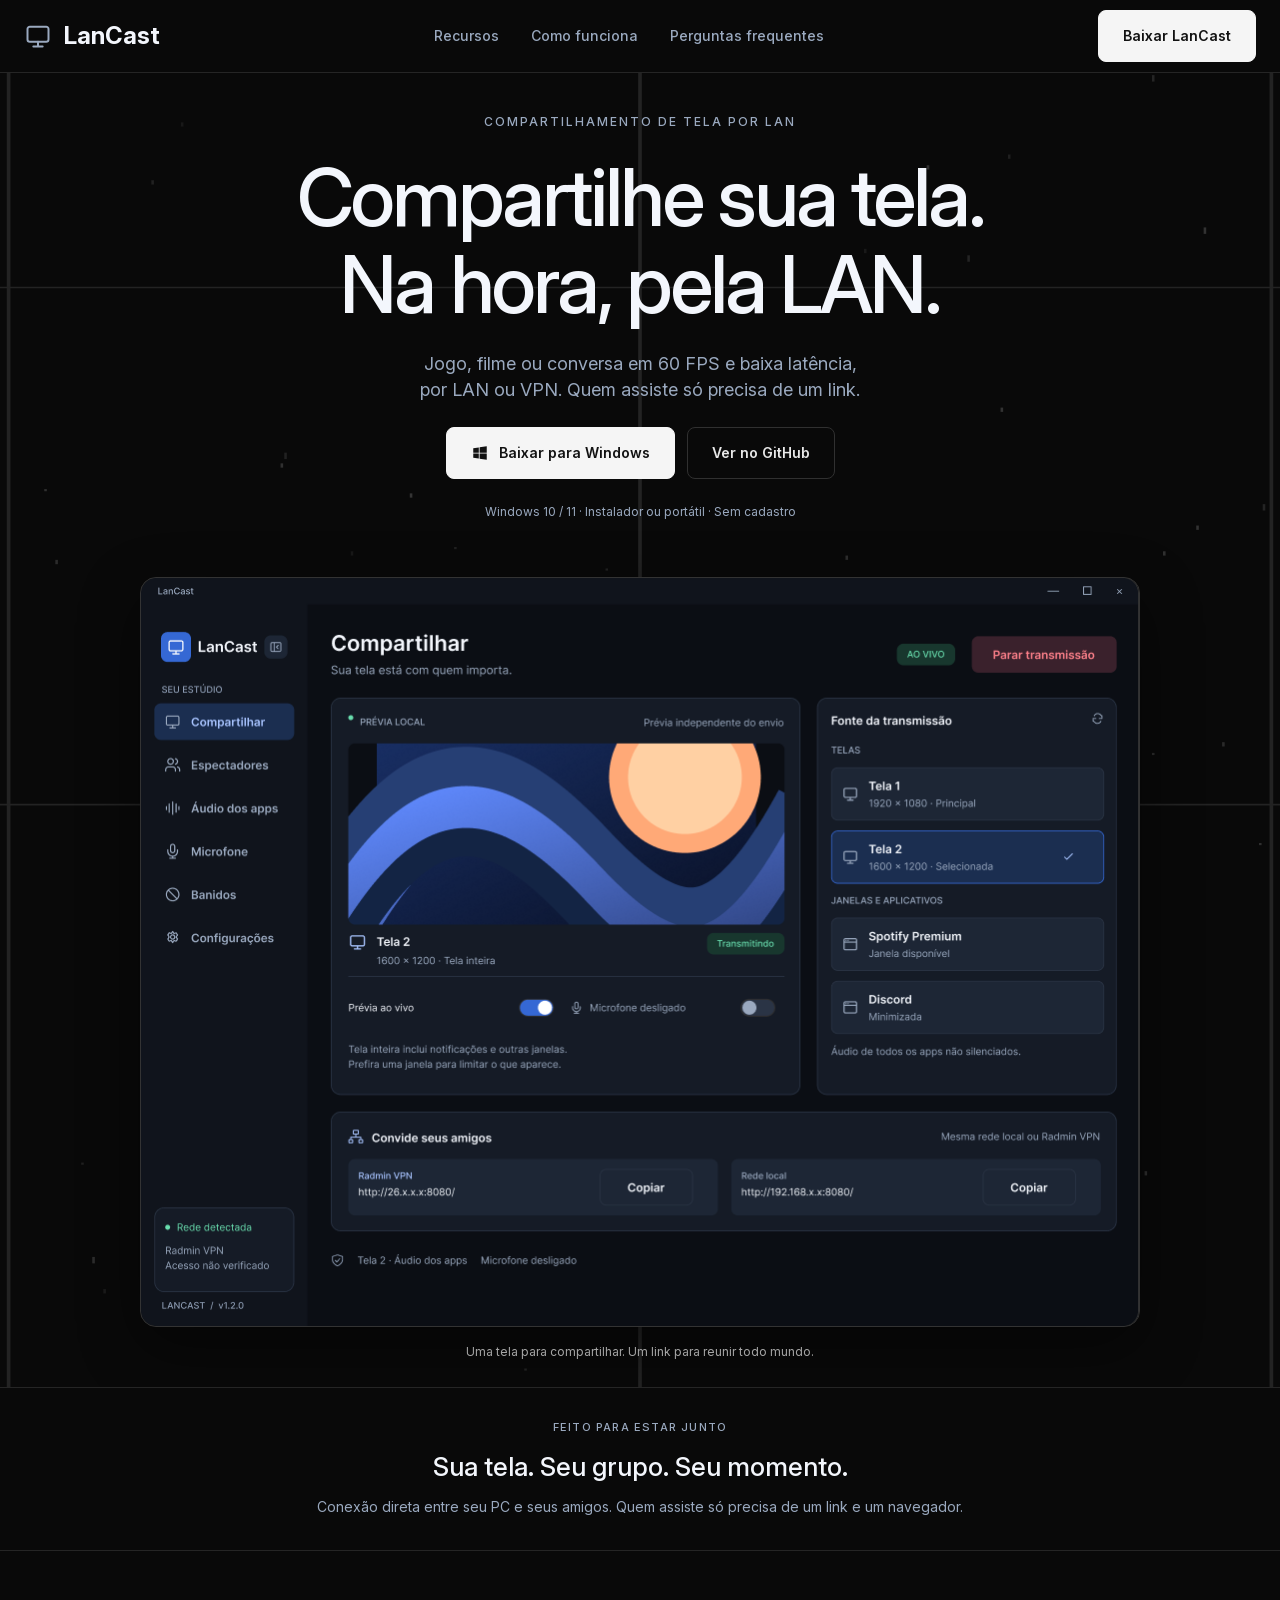
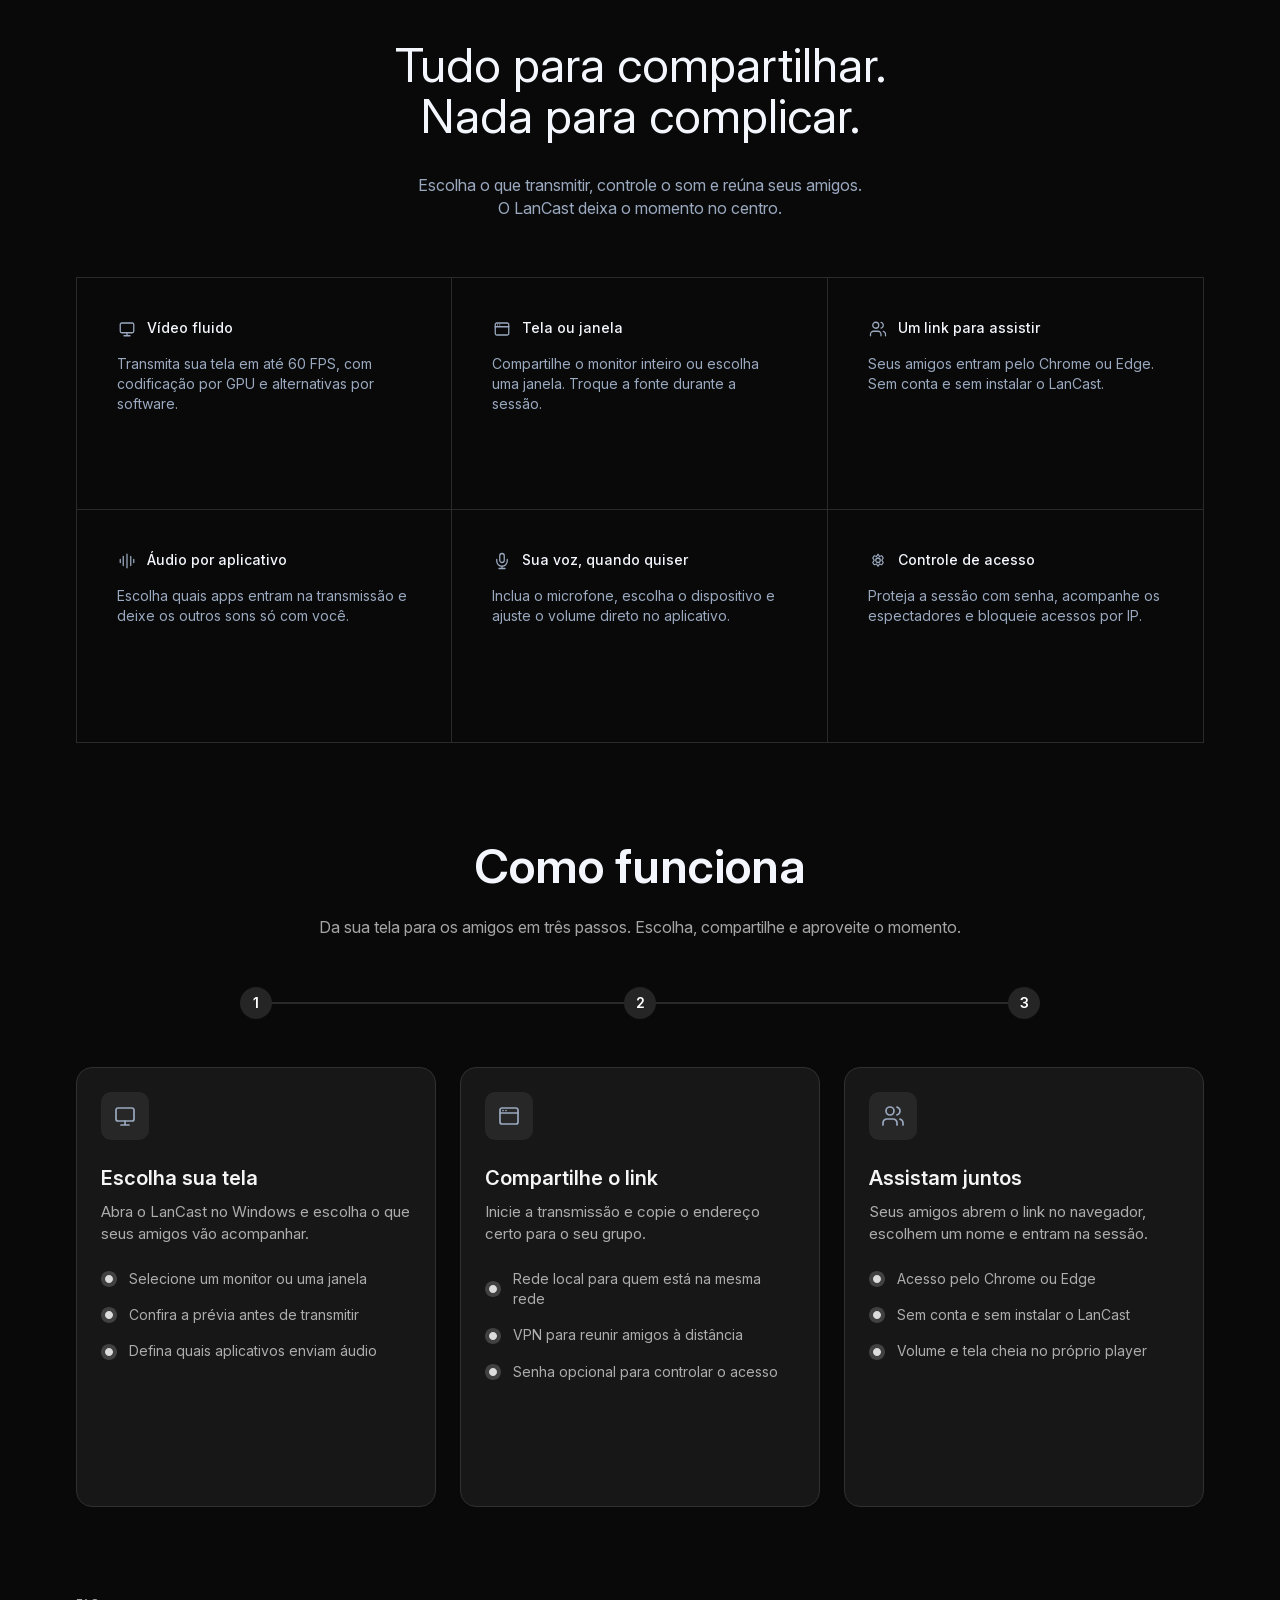
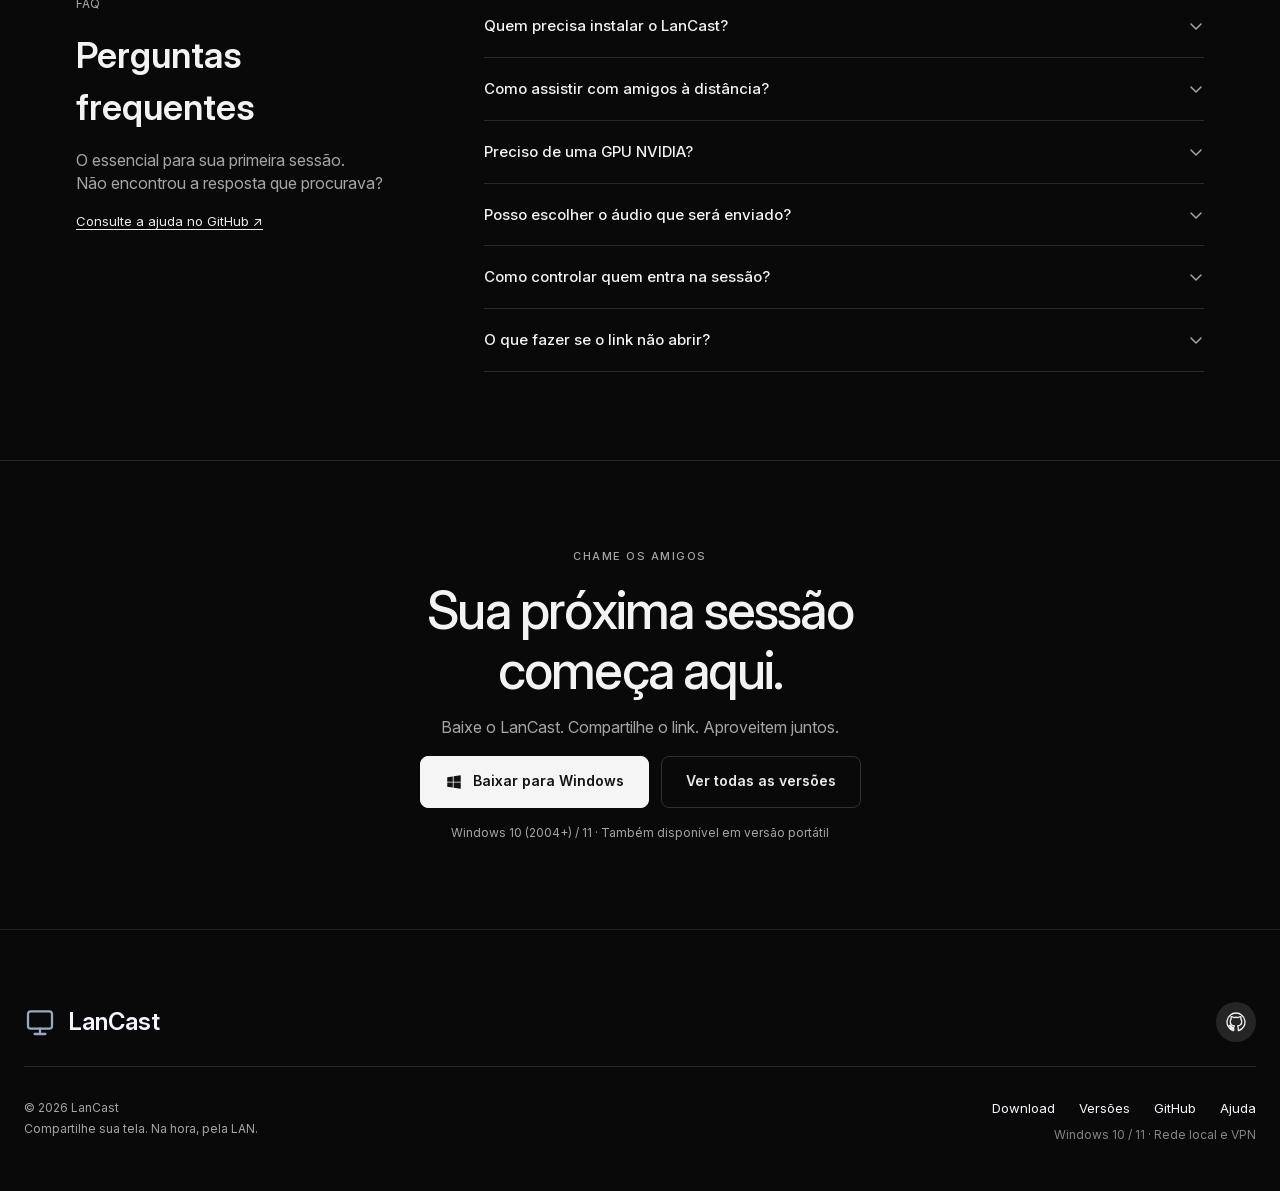
==== commit 0ce179f2: "feat(website): ask installer or portable in a download popup The Baixar para Windows buttons (and th" ====
--- a/website/index.html
+++ b/website/index.html
@@ -27,7 +27,7 @@
         <a href="#como-funciona">Como funciona</a>
         <a href="#perguntas">Perguntas frequentes</a>
       </nav>
-      <a class="button button-primary header-download" href="https://github.com/Guma325/LanCast/releases/latest">Baixar LanCast</a>
+      <a class="button button-primary header-download" href="https://github.com/Guma325/LanCast/releases/latest" data-download>Baixar LanCast</a>
       <details class="mobile-menu">
         <summary>Menu</summary>
         <nav aria-label="Navegação mobile">
@@ -51,7 +51,7 @@
         <h1 id="hero-title">Compartilhe sua tela.<br>Na hora, pela LAN.</h1>
         <p class="hero-description">Jogo, filme ou conversa em 60 FPS e baixa latência, por LAN ou VPN. Quem assiste só precisa de um link.</p>
         <div class="actions">
-          <a class="button button-primary" href="https://github.com/Guma325/LanCast/releases/latest">Baixar para Windows</a>
+          <a class="button button-primary" href="https://github.com/Guma325/LanCast/releases/latest" data-download><svg class="btn-icon" viewBox="0 0 24 24" aria-hidden="true" focusable="false"><path d="M3 5.6 10.4 4.6v6.9H3zM11.5 4.4 21 3v8.5h-9.5zM3 12.5h7.4v6.9L3 18.4zM11.5 12.5H21V21l-9.5-1.3z"/></svg>Baixar para Windows</a>
           <a class="button button-secondary" href="https://github.com/Guma325/LanCast">Ver no GitHub</a>
         </div>
         <p class="small muted">Windows 10 / 11 · Instalador ou portátil · Sem cadastro</p>
@@ -157,7 +157,7 @@
       <h2 id="download-title">Sua próxima sessão<br>começa aqui.</h2>
       <p>Baixe o LanCast. Compartilhe o link. Aproveitem juntos.</p>
       <div class="actions">
-        <a class="button button-primary" href="https://github.com/Guma325/LanCast/releases/latest">Baixar para Windows</a>
+        <a class="button button-primary" href="https://github.com/Guma325/LanCast/releases/latest" data-download><svg class="btn-icon" viewBox="0 0 24 24" aria-hidden="true" focusable="false"><path d="M3 5.6 10.4 4.6v6.9H3zM11.5 4.4 21 3v8.5h-9.5zM3 12.5h7.4v6.9L3 18.4zM11.5 12.5H21V21l-9.5-1.3z"/></svg>Baixar para Windows</a>
         <a class="button button-secondary" href="versoes.html">Ver todas as versões</a>
       </div>
       <p class="small">Windows 10 (2004+) / 11 · Também disponível em versão portátil</p>
--- a/website/styles.css
+++ b/website/styles.css
@@ -221,3 +221,30 @@
   .release-downloads .button { flex: 1 1 100%; }
   .release-github { margin-left: 0; }
 }
+
+/* Ícone do Windows nos botões de download */
+.btn-icon { width: 18px; height: 18px; margin-right: 10px; fill: currentColor; flex: none; }
+
+/* Janela "Baixar para Windows" */
+.download-dialog { width: min(560px, calc(100% - 32px)); padding: 0; border: 1px solid var(--card-line); border-radius: 20px; background: var(--card); color: var(--text); box-shadow: 0 30px 90px #000a; }
+.download-dialog::backdrop { background: #000c; backdrop-filter: blur(4px); }
+body:has(.download-dialog[open]) { overflow: hidden; }
+.download-card { position: relative; display: flex; flex-direction: column; gap: 12px; padding: 32px; }
+.download-card h2 { font-size: 28px; font-weight: 600; letter-spacing: -.5px; }
+.download-lead { font-size: 15px; }
+.download-close { position: absolute; top: 14px; right: 14px; width: 36px; height: 36px; border: 0; border-radius: 8px; background: transparent; color: var(--muted); font-size: 26px; line-height: 1; cursor: pointer; }
+.download-close:hover { background: #262626; color: #fff; }
+.download-close:focus-visible, .download-option:focus-visible, .download-all:focus-visible { outline: 2px solid #dcdcdc; outline-offset: 3px; }
+.download-options { display: grid; grid-template-columns: 1fr 1fr; gap: 12px; margin-top: 8px; }
+.download-option { display: flex; flex-direction: column; gap: 8px; padding: 20px; border: 1px solid var(--card-line); border-radius: 14px; background: var(--background); transition: border-color .15s, background .15s, transform .15s; }
+.download-option:hover { border-color: #777; background: #141414; }
+.download-option:active { transform: translateY(1px); }
+.download-option strong { font-size: 18px; font-weight: 600; }
+.download-option span { color: #cfd6e2; font-size: 14px; }
+.download-meta { margin-top: auto; padding-top: 6px; font-size: 12px; }
+.download-all { align-self: center; margin-top: 8px; color: var(--muted); font-size: 14px; text-decoration: underline; text-underline-offset: 4px; }
+.download-all:hover { color: #fff; }
+@media (max-width: 767px) {
+  .download-card { padding: 28px 20px 24px; }
+  .download-options { grid-template-columns: 1fr; }
+}
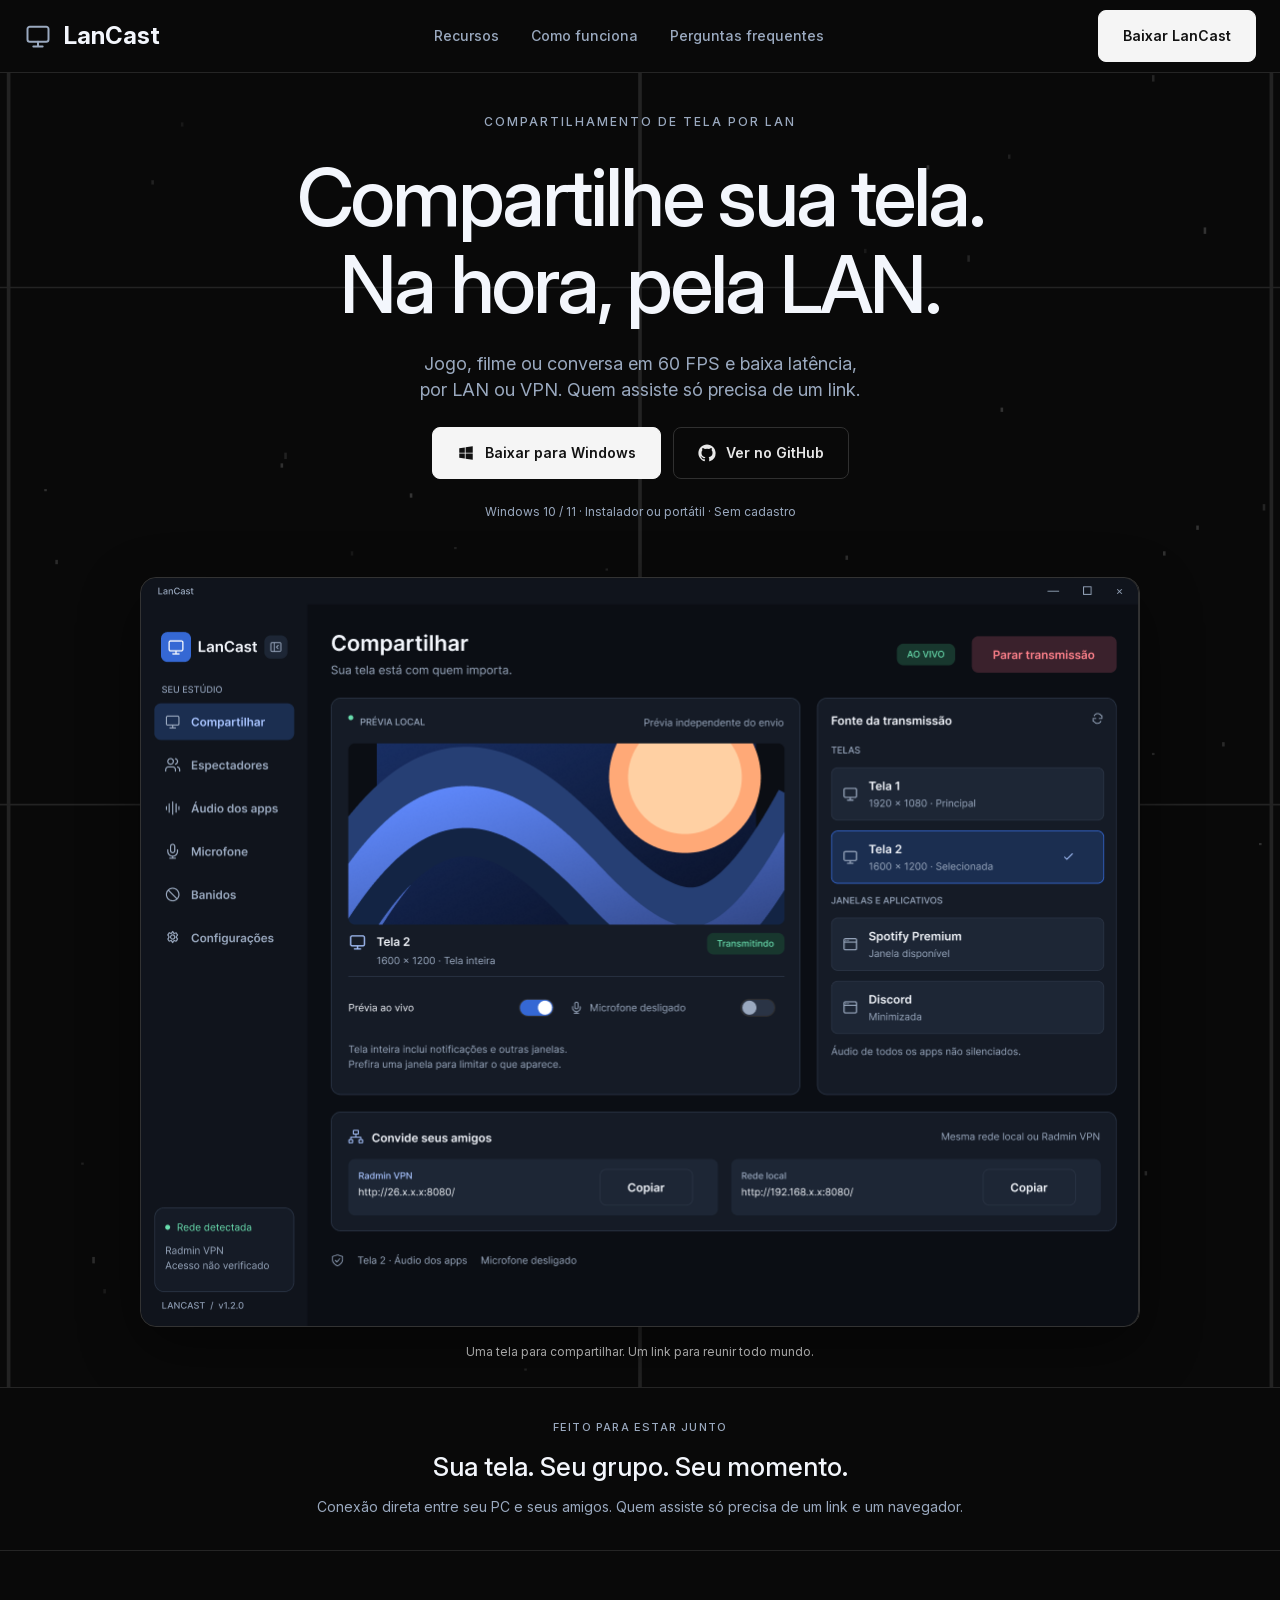
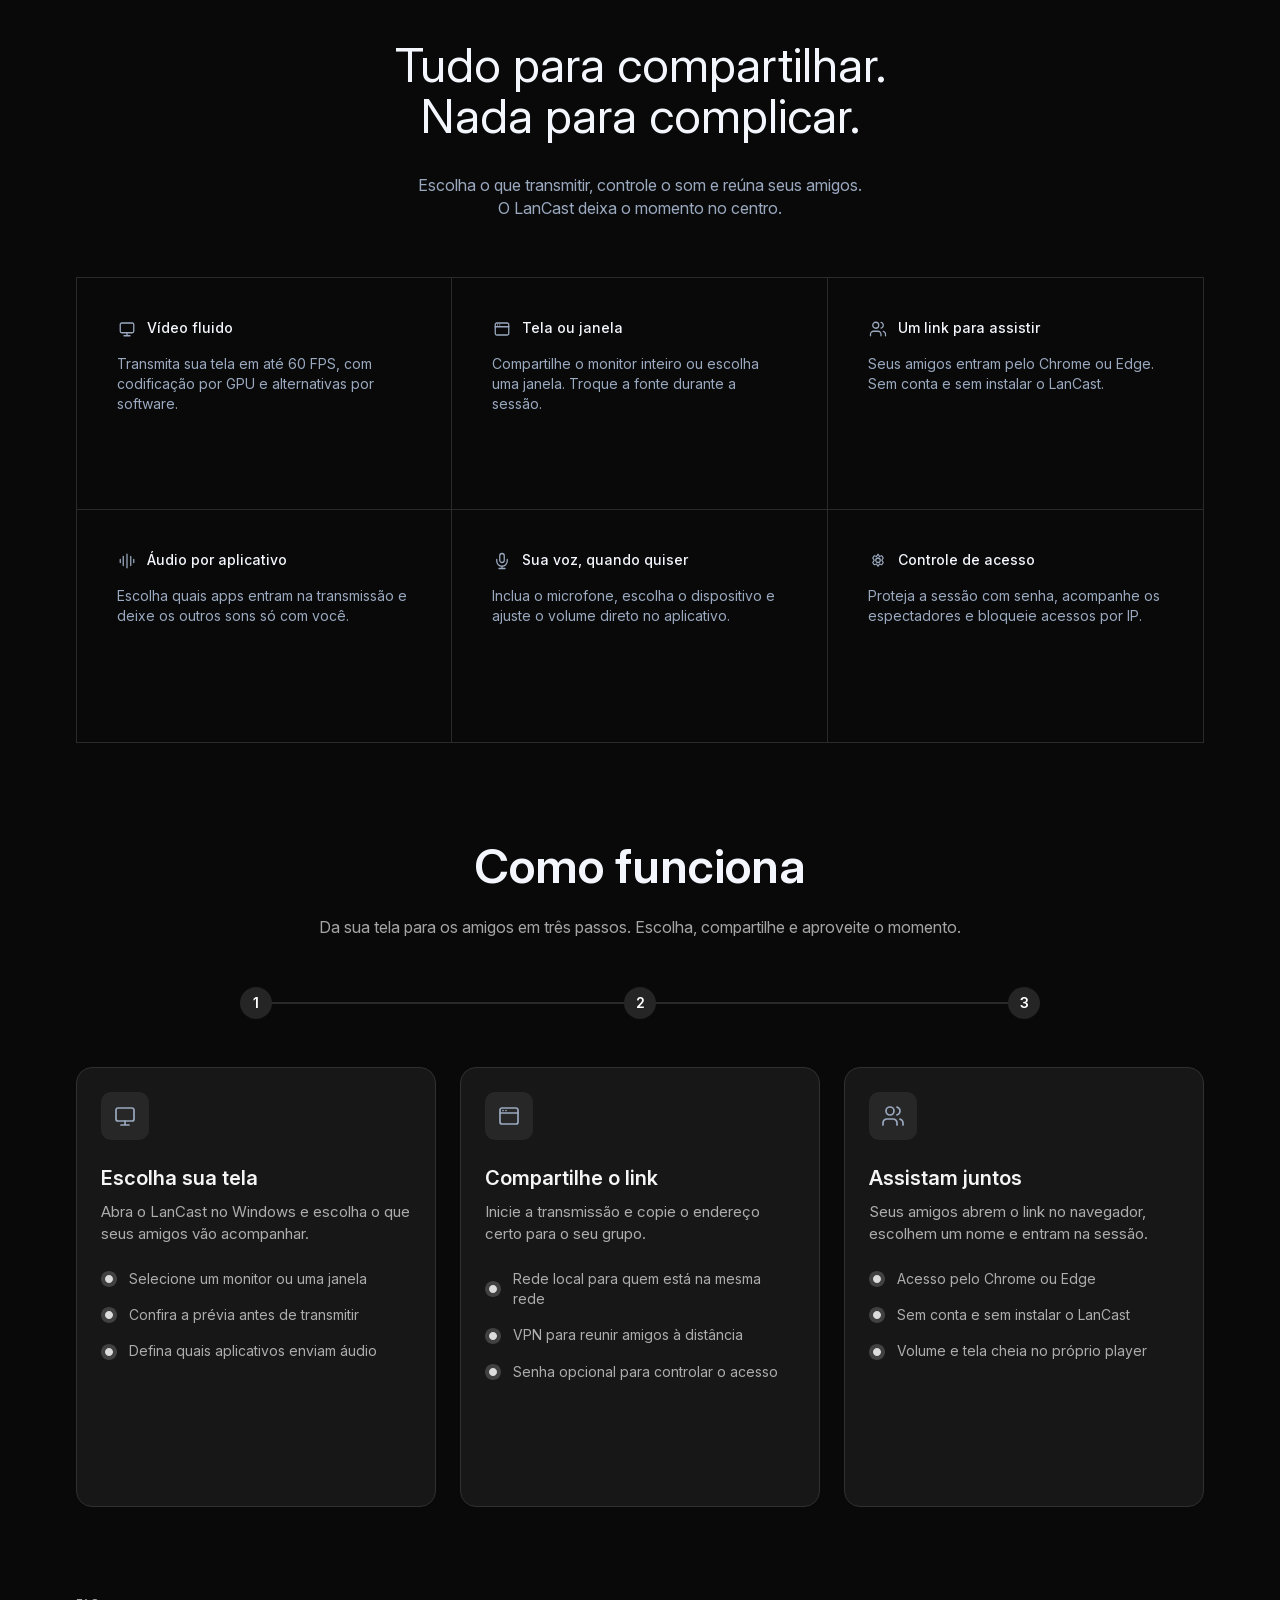
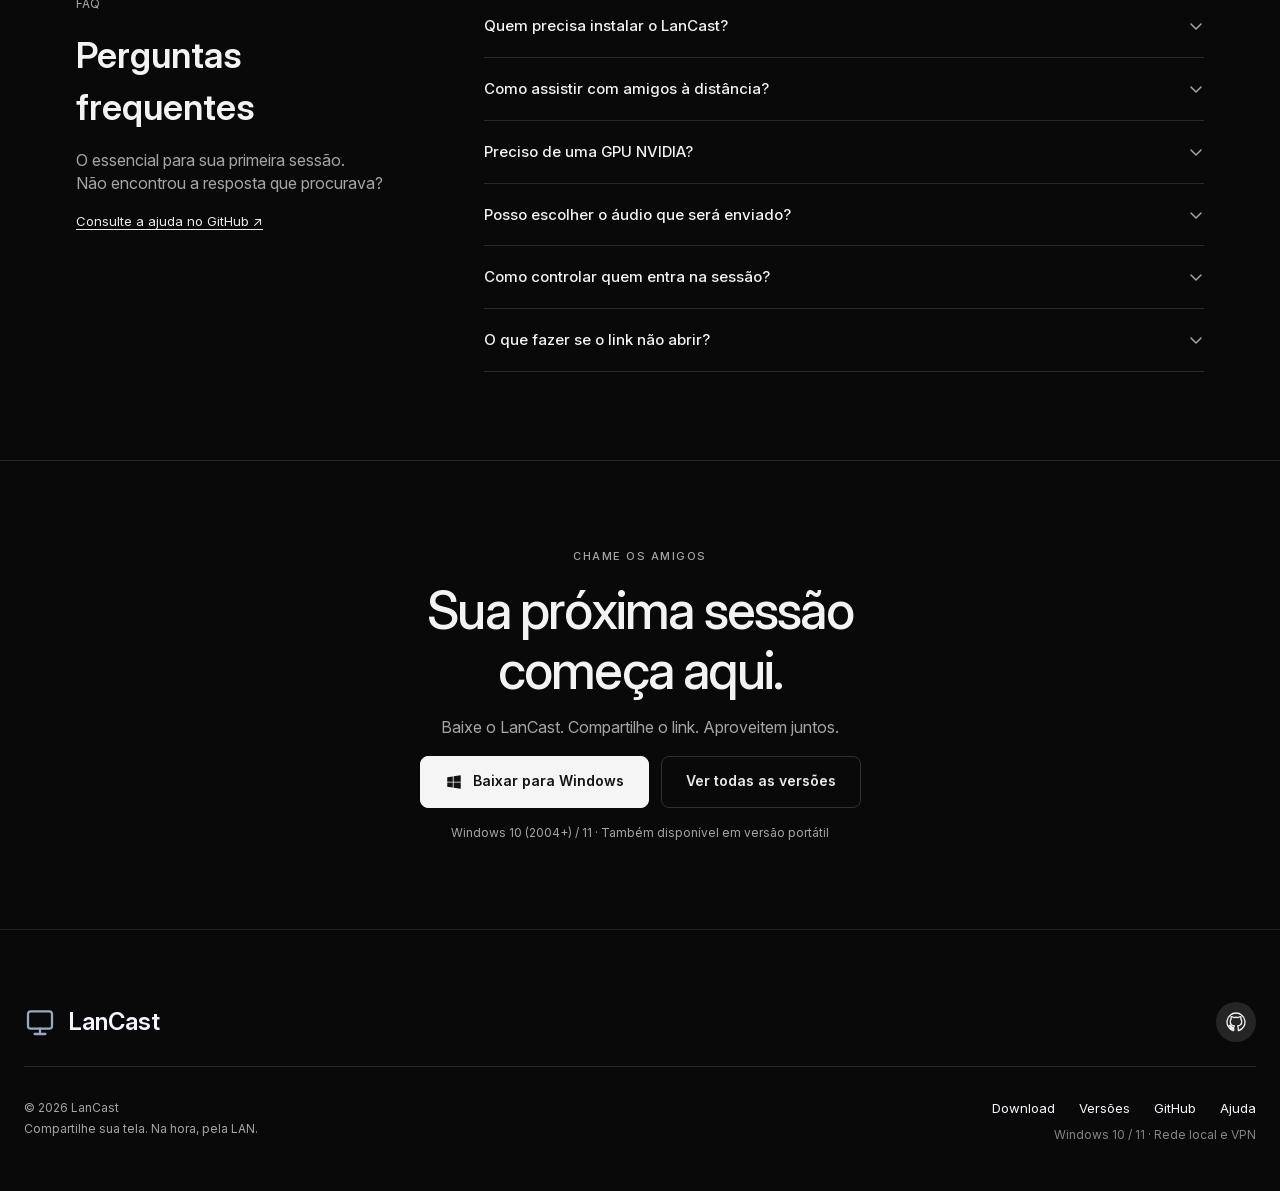
==== commit 0e05d8c7: "feat(website): add GitHub icon to the Ver no GitHub button Co-Authored-By: Claude Sonnet 5.5 <norepl" ====
--- a/website/index.html
+++ b/website/index.html
@@ -52,7 +52,7 @@
         <p class="hero-description">Jogo, filme ou conversa em 60 FPS e baixa latência, por LAN ou VPN. Quem assiste só precisa de um link.</p>
         <div class="actions">
           <a class="button button-primary" href="https://github.com/Guma325/LanCast/releases/latest" data-download><svg class="btn-icon" viewBox="0 0 24 24" aria-hidden="true" focusable="false"><path d="M3 5.6 10.4 4.6v6.9H3zM11.5 4.4 21 3v8.5h-9.5zM3 12.5h7.4v6.9L3 18.4zM11.5 12.5H21V21l-9.5-1.3z"/></svg>Baixar para Windows</a>
-          <a class="button button-secondary" href="https://github.com/Guma325/LanCast">Ver no GitHub</a>
+          <a class="button button-secondary" href="https://github.com/Guma325/LanCast"><svg class="btn-icon" viewBox="0 0 24 24" aria-hidden="true" focusable="false"><path d="M12 .5C5.65.5.5 5.65.5 12c0 5.08 3.29 9.39 7.86 10.91.58.1.79-.25.79-.56v-2c-3.2.7-3.87-1.37-3.87-1.37-.52-1.33-1.28-1.68-1.28-1.68-1.04-.71.08-.7.08-.7 1.15.08 1.76 1.19 1.76 1.19 1.03 1.76 2.69 1.25 3.35.96.1-.74.4-1.25.73-1.54-2.55-.29-5.24-1.28-5.24-5.68 0-1.25.45-2.28 1.18-3.08-.12-.29-.51-1.46.11-3.04 0 0 .97-.31 3.17 1.18a11 11 0 0 1 5.77 0c2.2-1.49 3.17-1.18 3.17-1.18.62 1.58.23 2.75.11 3.04.74.8 1.18 1.83 1.18 3.08 0 4.41-2.69 5.38-5.25 5.67.41.36.78 1.06.78 2.14v3.17c0 .31.21.67.79.56A11.5 11.5 0 0 0 23.5 12C23.5 5.65 18.35.5 12 .5Z"/></svg>Ver no GitHub</a>
         </div>
         <p class="small muted">Windows 10 / 11 · Instalador ou portátil · Sem cadastro</p>
       </div>
